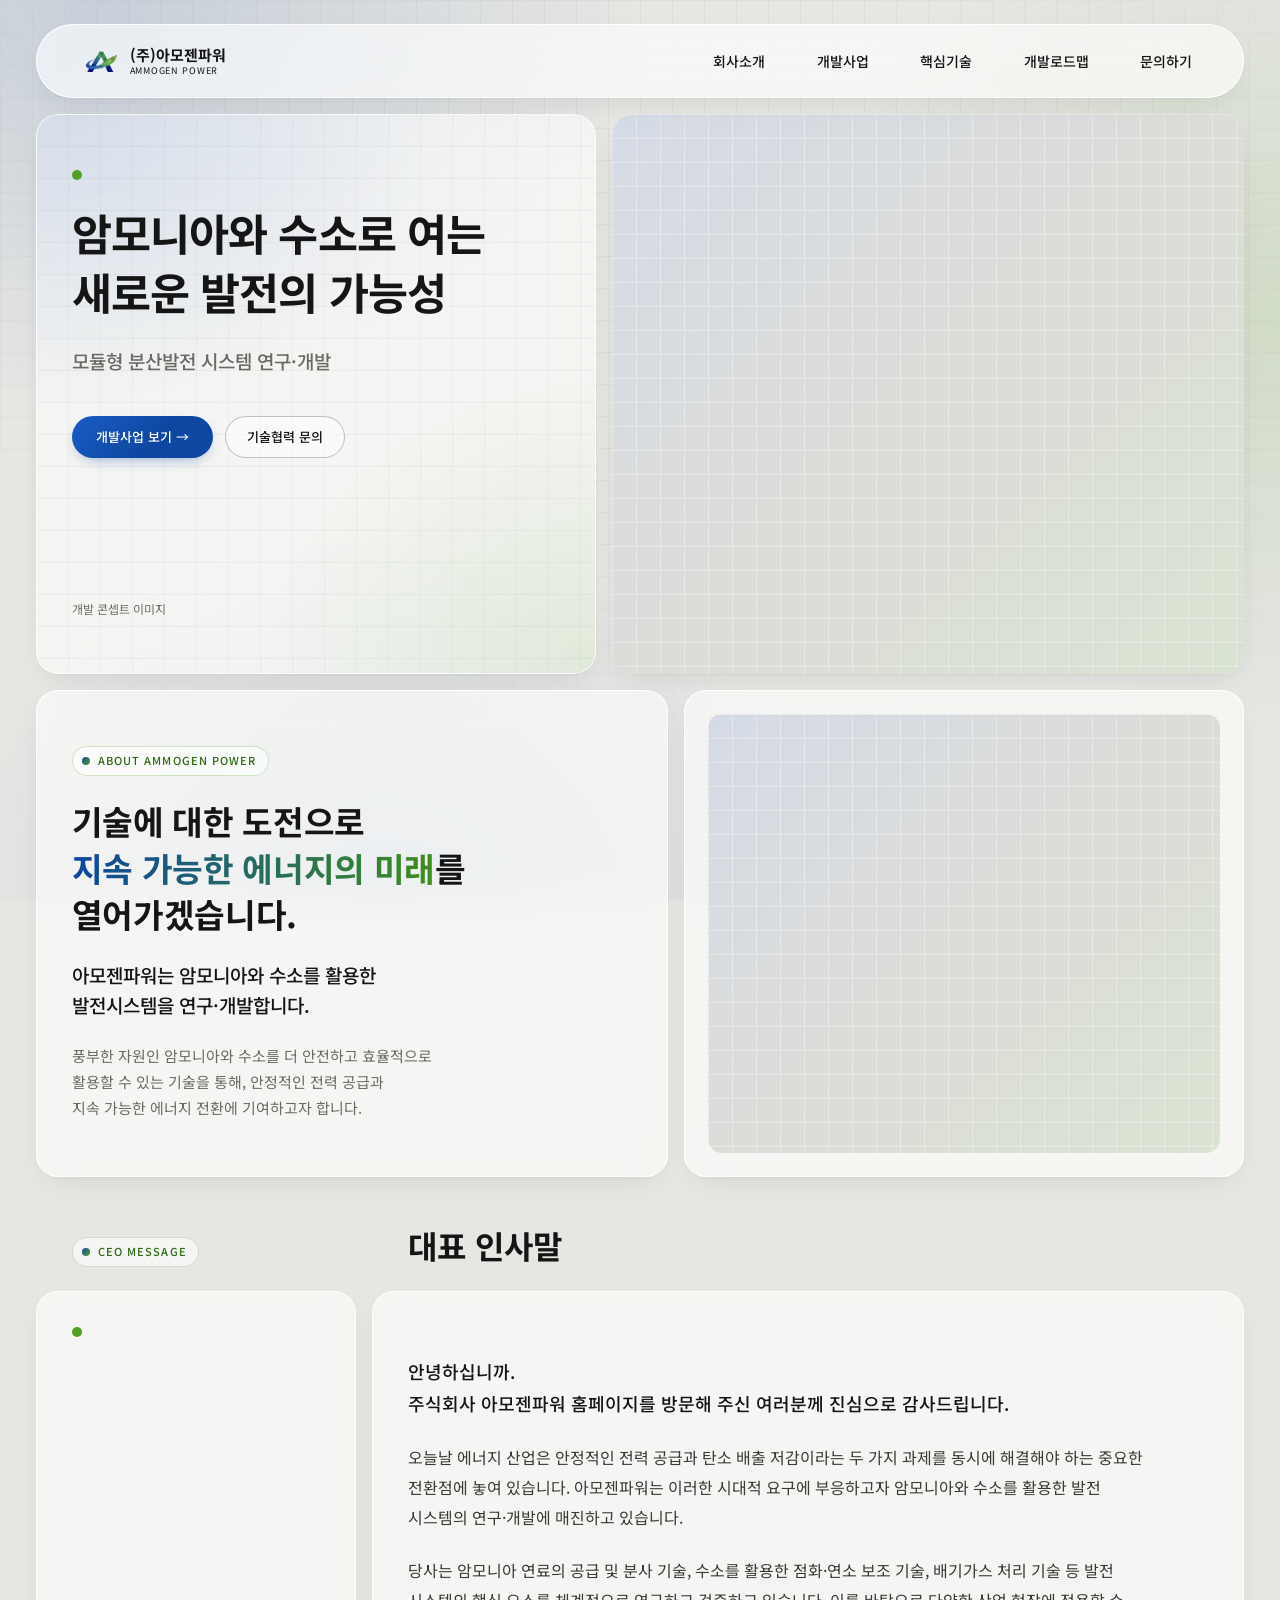
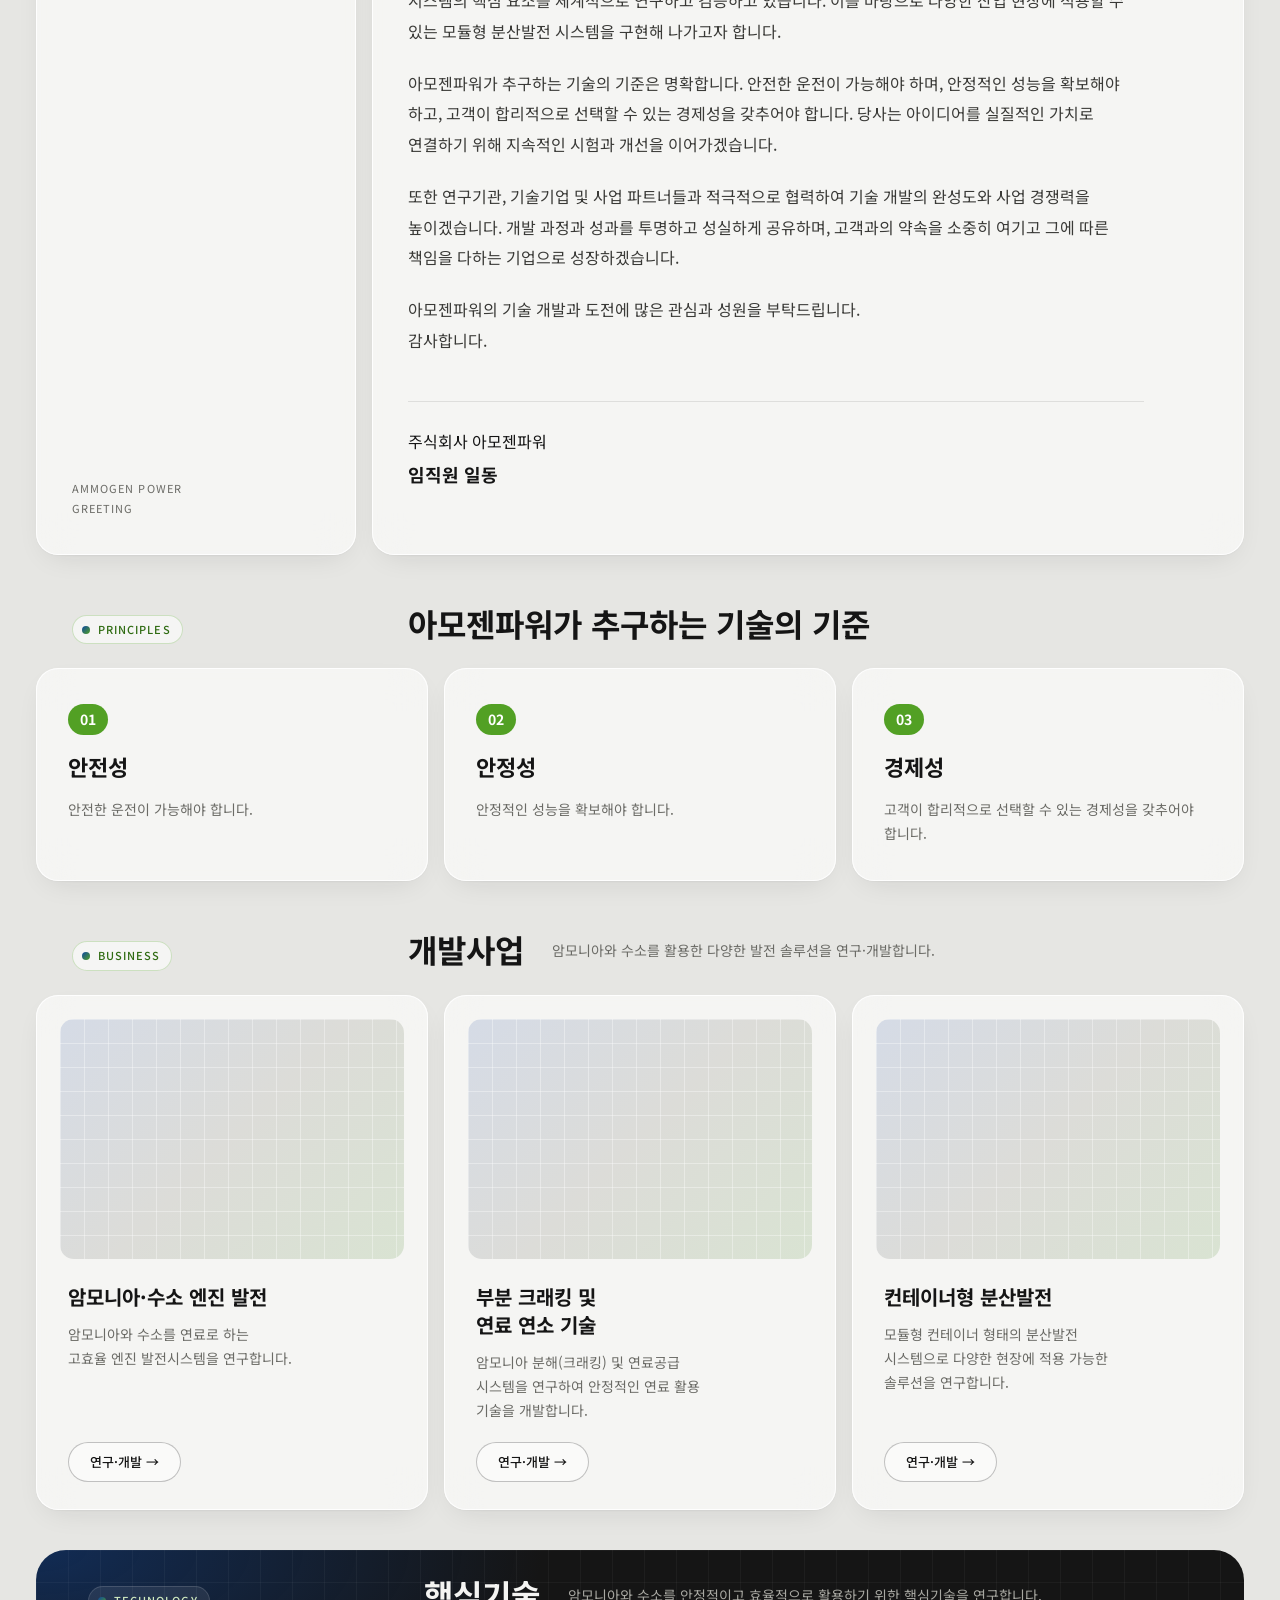
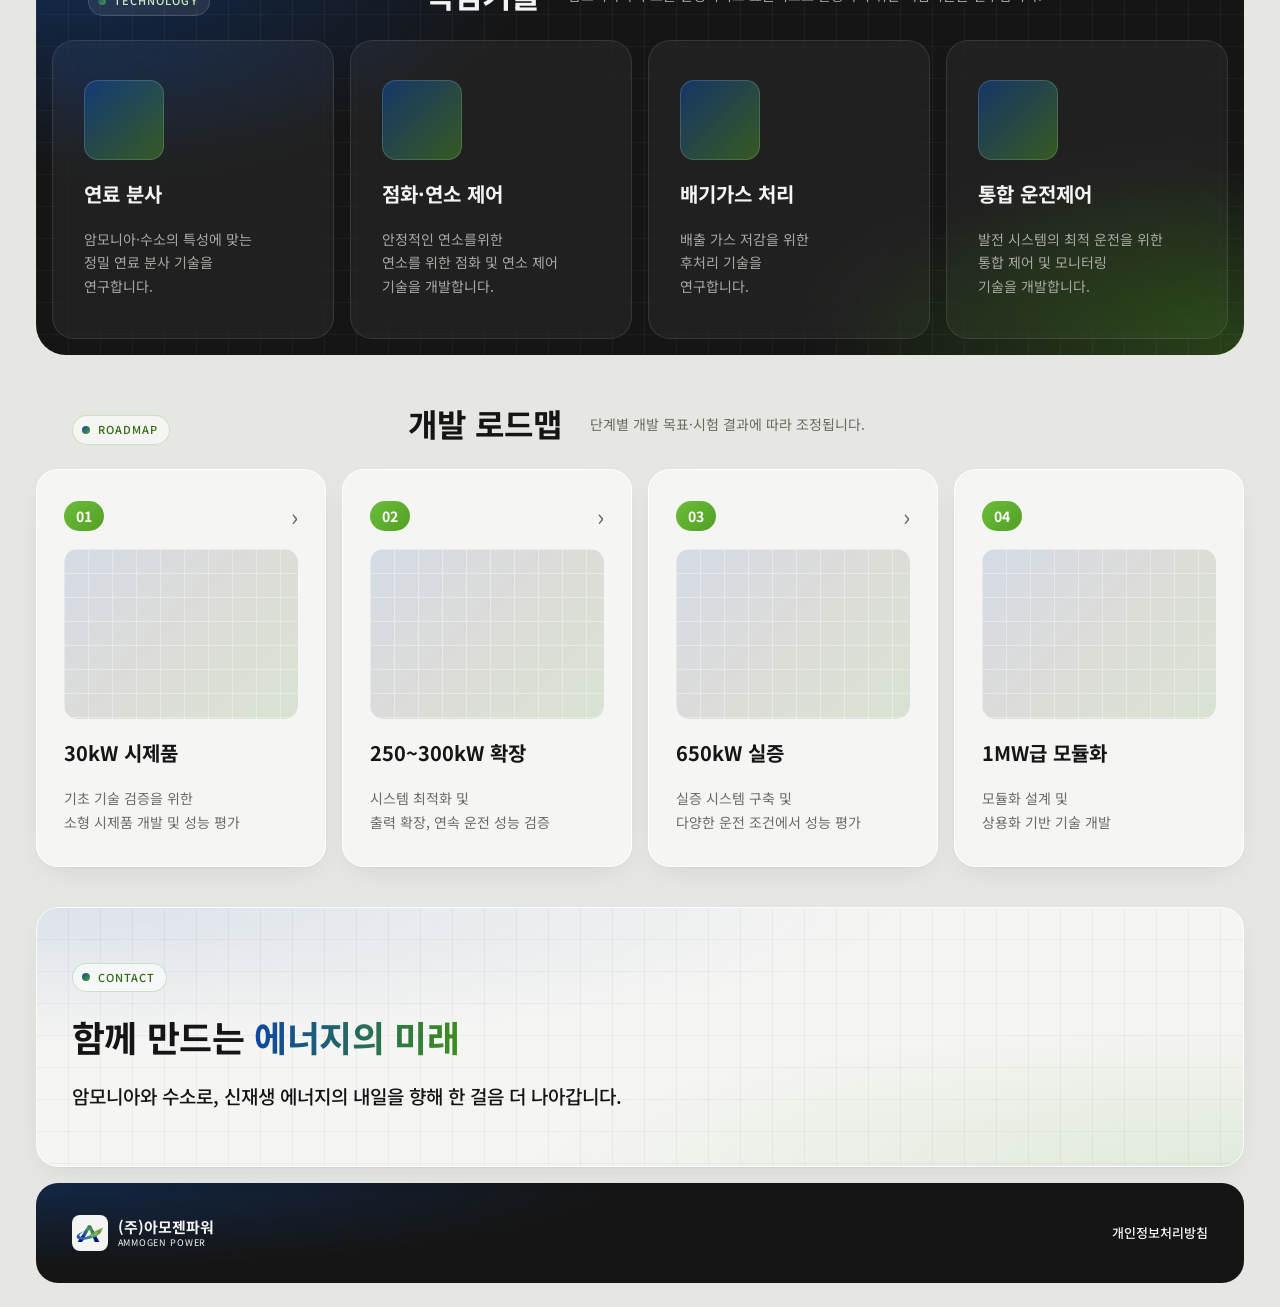
==== index.html @ 50b47c57 "문의 영역 문구를 신재생 에너지 비전 카피로 교체 Co-Authored-By: Claude Opus 5.5 <noreply@anthropic.com> Claude-Session: " ====
<!doctype html>
<html lang="ko">
<head>
  <meta charset="utf-8">
  <meta name="viewport" content="width=device-width, initial-scale=1, viewport-fit=cover">
  <title>(주)아모젠파워 | AMMOGEN POWER</title>
  <meta name="description" content="아모젠파워는 암모니아와 수소를 활용한 모듈형 분산발전 시스템을 연구·개발합니다.">
  <meta property="og:title" content="(주)아모젠파워 | AMMOGEN POWER">
  <meta property="og:description" content="암모니아와 수소로 여는 새로운 발전의 가능성. 모듈형 분산발전 시스템 연구·개발.">
  <meta property="og:type" content="website">
  <link rel="icon" href="assets/favicon.svg" type="image/svg+xml">
  <link rel="preconnect" href="https://fonts.googleapis.com">
  <link rel="preconnect" href="https://fonts.gstatic.com" crossorigin>
  <link rel="stylesheet" href="https://fonts.googleapis.com/css2?family=Noto+Sans+KR:wght@400;500;700&display=swap">
  <link rel="stylesheet" href="assets/styles.css?v=10">
</head>
<body>
<div class="page">
  <div class="grid">

    <!-- Header -->
    <header class="row header">
      <div class="cell header__logo">
        <a class="logo" href="#top" aria-label="(주)아모젠파워 홈">
          <img class="logo__mark" src="assets/images/logo-mark.png" alt="" width="36" height="36">
          <span class="logo__name"><strong>(주)아모젠파워</strong><span>AMMOGEN POWER</span></span>
        </a>
      </div>
      <nav class="cell cell--fill" aria-label="주 메뉴">
        <div class="nav">
          <a href="#about">회사소개</a>
          <a href="#business">개발사업</a>
          <a href="#technology">핵심기술</a>
          <a href="#roadmap">개발로드맵</a>
          <a href="#contact">문의하기</a>
        </div>
      </nav>
    </header>

    <main id="top">
      <!-- Hero -->
      <section class="row hero" aria-labelledby="hero-title">
        <div class="cell hero__text">
          <div class="hero__copy">
            <h1 id="hero-title">암모니아와 수소로 여는<br>새로운 발전의 가능성</h1>
            <p class="hero__sub">모듈형 분산발전 시스템 연구·개발</p>
            <div class="btn-row">
              <a class="btn" href="#business">개발사업 보기 →</a>
              <a class="btn btn--outline" href="#contact">기술협력 문의</a>
            </div>
          </div>
          <p class="caption">개발 콘셉트 이미지</p>
        </div>
        <div class="cell cell--fill cell--flush">
          <div class="media" aria-hidden="true"></div>
        </div>
      </section>

      <!-- About -->
      <section class="row about" id="about" aria-labelledby="about-title">
        <div class="cell cell--fill about__text">
          <span class="label">About Ammogen Power</span>
          <h2 id="about-title">기술에 대한 도전으로<br><span class="accent">지속 가능한 에너지의 미래</span>를 열어가겠습니다.</h2>
          <p class="about__lead">아모젠파워는 암모니아와 수소를 활용한<br>발전시스템을 연구·개발합니다.</p>
          <p class="about__body">풍부한 자원인 암모니아와 수소를 더 안전하고 효율적으로<br>활용할 수 있는 기술을 통해, 안정적인 전력 공급과<br>지속 가능한 에너지 전환에 기여하고자 합니다.</p>
        </div>
        <div class="cell about__image">
          <div class="media" aria-hidden="true"></div>
        </div>
      </section>

      <!-- CEO Greeting -->
      <section id="greeting" aria-labelledby="greeting-title">
        <div class="row section-head">
          <div class="cell"><span class="label">CEO Message</span></div>
          <div class="cell cell--fill section-head__title">
            <h2 id="greeting-title">대표 인사말</h2>
          </div>
        </div>
        <article class="row letter">
          <div class="cell letter__aside">
            <span class="letter__mark" aria-hidden="true"></span>
            <p class="letter__aside-text">AMMOGEN POWER<br>Greeting</p>
          </div>
          <div class="cell cell--fill letter__body">
            <p class="letter__hello">안녕하십니까.<br>주식회사 아모젠파워 홈페이지를 방문해 주신 여러분께 진심으로 감사드립니다.</p>

            <p>오늘날 에너지 산업은 안정적인 전력 공급과 탄소 배출 저감이라는 두 가지 과제를 동시에 해결해야 하는 중요한 전환점에 놓여 있습니다. 아모젠파워는 이러한 시대적 요구에 부응하고자 암모니아와 수소를 활용한 발전 시스템의 연구·개발에 매진하고 있습니다.</p>

            <p>당사는 암모니아 연료의 공급 및 분사 기술, 수소를 활용한 점화·연소 보조 기술, 배기가스 처리 기술 등 발전 시스템의 핵심 요소를 체계적으로 연구하고 검증하고 있습니다. 이를 바탕으로 다양한 산업 현장에 적용할 수 있는 모듈형 분산발전 시스템을 구현해 나가고자 합니다.</p>

            <p>아모젠파워가 추구하는 기술의 기준은 명확합니다. 안전한 운전이 가능해야 하며, 안정적인 성능을 확보해야 하고, 고객이 합리적으로 선택할 수 있는 경제성을 갖추어야 합니다. 당사는 아이디어를 실질적인 가치로 연결하기 위해 지속적인 시험과 개선을 이어가겠습니다.</p>

            <p>또한 연구기관, 기술기업 및 사업 파트너들과 적극적으로 협력하여 기술 개발의 완성도와 사업 경쟁력을 높이겠습니다. 개발 과정과 성과를 투명하고 성실하게 공유하며, 고객과의 약속을 소중히 여기고 그에 따른 책임을 다하는 기업으로 성장하겠습니다.</p>

            <p>아모젠파워의 기술 개발과 도전에 많은 관심과 성원을 부탁드립니다.<br>감사합니다.</p>

            <p class="letter__sign">주식회사 아모젠파워<br><strong>임직원 일동</strong></p>
          </div>
        </article>
        <div class="row section-head">
          <div class="cell"><span class="label">Principles</span></div>
          <div class="cell cell--fill section-head__title">
            <h3>아모젠파워가 추구하는 기술의 기준</h3>
          </div>
        </div>
        <ol class="row row--principles">
          <li class="cell cell--fill principle">
            <span class="step__num">01</span>
            <h4>안전성</h4>
            <p>안전한 운전이 가능해야 합니다.</p>
          </li>
          <li class="cell cell--fill principle">
            <span class="step__num">02</span>
            <h4>안정성</h4>
            <p>안정적인 성능을 확보해야 합니다.</p>
          </li>
          <li class="cell cell--fill principle">
            <span class="step__num">03</span>
            <h4>경제성</h4>
            <p>고객이 합리적으로 선택할 수 있는 경제성을 갖추어야 합니다.</p>
          </li>
        </ol>
      </section>

      <!-- Business -->
      <section id="business" aria-labelledby="business-title">
        <div class="row section-head">
          <div class="cell"><span class="label">Business</span></div>
          <div class="cell cell--fill section-head__title">
            <h2 id="business-title">개발사업</h2>
            <p>암모니아와 수소를 활용한 다양한 발전 솔루션을 연구·개발합니다.</p>
          </div>
        </div>
        <div class="row row--cards">
          <article class="cell cell--fill card">
            <div class="media card__img" aria-hidden="true"></div>
            <div class="card__body">
              <h3>암모니아·수소 엔진 발전</h3>
              <p>암모니아와 수소를 연료로 하는<br>고효율 엔진 발전시스템을 연구합니다.</p>
              <a class="btn btn--outline" role="link" aria-disabled="true">연구·개발 →</a>
            </div>
          </article>
          <article class="cell cell--fill card">
            <div class="media card__img" aria-hidden="true"></div>
            <div class="card__body">
              <h3>부분 크래킹 및<br>연료 연소 기술</h3>
              <p>암모니아 분해(크래킹) 및 연료공급<br>시스템을 연구하여 안정적인 연료 활용<br>기술을 개발합니다.</p>
              <a class="btn btn--outline" role="link" aria-disabled="true">연구·개발 →</a>
            </div>
          </article>
          <article class="cell cell--fill card">
            <div class="media card__img" aria-hidden="true"></div>
            <div class="card__body">
              <h3>컨테이너형 분산발전</h3>
              <p>모듈형 컨테이너 형태의 분산발전<br>시스템으로 다양한 현장에 적용 가능한<br>솔루션을 연구합니다.</p>
              <a class="btn btn--outline" role="link" aria-disabled="true">연구·개발 →</a>
            </div>
          </article>
        </div>
      </section>

      <!-- Technology -->
      <section id="technology" aria-labelledby="technology-title">
        <div class="row section-head dark">
          <div class="cell"><span class="label">Technology</span></div>
          <div class="cell cell--fill section-head__title">
            <h2 id="technology-title">핵심기술</h2>
            <p>암모니아와 수소를 안정적이고 효율적으로 활용하기 위한 핵심기술을 연구합니다.</p>
          </div>
        </div>
        <div class="row row--tech dark">
          <div class="cell cell--fill tech">
            <span class="tech__icon" aria-hidden="true"></span>
            <h3>연료 분사</h3>
            <p>암모니아·수소의 특성에 맞는<br>정밀 연료 분사 기술을<br>연구합니다.</p>
          </div>
          <div class="cell cell--fill tech">
            <span class="tech__icon" aria-hidden="true"></span>
            <h3>점화·연소 제어</h3>
            <p>안정적인 연소를위한<br>연소를 위한 점화 및 연소 제어<br>기술을 개발합니다.</p>
          </div>
          <div class="cell cell--fill tech">
            <span class="tech__icon" aria-hidden="true"></span>
            <h3>배기가스 처리</h3>
            <p>배출 가스 저감을 위한<br>후처리 기술을<br>연구합니다.</p>
          </div>
          <div class="cell cell--fill tech">
            <span class="tech__icon" aria-hidden="true"></span>
            <h3>통합 운전제어</h3>
            <p>발전 시스템의 최적 운전을 위한<br>통합 제어 및 모니터링<br>기술을 개발합니다.</p>
          </div>
        </div>
      </section>

      <!-- Roadmap -->
      <section id="roadmap" aria-labelledby="roadmap-title">
        <div class="row section-head">
          <div class="cell"><span class="label">Roadmap</span></div>
          <div class="cell cell--fill section-head__title">
            <h2 id="roadmap-title">개발 로드맵</h2>
            <p>단계별 개발 목표·시험 결과에 따라 조정됩니다.</p>
          </div>
        </div>
        <ol class="row row--steps" style="list-style:none;margin:0;padding:0">
          <li class="cell cell--fill step">
            <div class="step__head"><span class="step__num">01</span><span class="step__arrow" aria-hidden="true">›</span></div>
            <div class="media step__img" aria-hidden="true"></div>
            <h3>30kW 시제품</h3>
            <p>기초 기술 검증을 위한<br>소형 시제품 개발 및 성능 평가</p>
          </li>
          <li class="cell cell--fill step">
            <div class="step__head"><span class="step__num">02</span><span class="step__arrow" aria-hidden="true">›</span></div>
            <div class="media step__img" aria-hidden="true"></div>
            <h3>250~300kW 확장</h3>
            <p>시스템 최적화 및<br>출력 확장, 연속 운전 성능 검증</p>
          </li>
          <li class="cell cell--fill step">
            <div class="step__head"><span class="step__num">03</span><span class="step__arrow" aria-hidden="true">›</span></div>
            <div class="media step__img" aria-hidden="true"></div>
            <h3>650kW 실증</h3>
            <p>실증 시스템 구축 및<br>다양한 운전 조건에서 성능 평가</p>
          </li>
          <li class="cell cell--fill step">
            <div class="step__head"><span class="step__num">04</span></div>
            <div class="media step__img" aria-hidden="true"></div>
            <h3>1MW급 모듈화</h3>
            <p>모듈화 설계 및<br>상용화 기반 기술 개발</p>
          </li>
        </ol>
      </section>

      <!-- Contact -->
      <section class="row contact" id="contact" aria-labelledby="contact-title">
        <div class="cell cell--fill contact__text">
          <span class="label">Contact</span>
          <h2 id="contact-title">함께 만드는 <span class="accent">에너지의 미래</span></h2>
          <p class="contact__sub">암모니아와 수소로, 신재생 에너지의 내일을 향해 한 걸음 더 나아갑니다.</p>
        </div>
      </section>
    </main>

    <!-- Footer -->
    <footer class="row footer">
      <div class="cell cell--fill">
        <span class="logo">
          <img class="logo__mark" src="assets/images/logo-mark.png" alt="" width="36" height="36">
          <span class="logo__name"><strong>(주)아모젠파워</strong><span>AMMOGEN POWER</span></span>
        </span>
      </div>
      <div class="cell footer__links">
        <a href="privacy.html">개인정보처리방침</a>
      </div>
    </footer>

  </div>
</div>
</body>
</html>
---- assets/styles.css ----
/* AMMOGEN POWER — grid-line layout: a bordered column of rows, each row split into cells by 1px lines */
:root {
  --bg: #e6e6e3;
  --surface: #f4f4f2;
  --line: #c2c2bd;
  --ink: #151515;
  --muted: #6b6b66;
  /* 테마 색: 로고의 파랑과 초록 */
  --brand-blue: #0d47a1;
  --brand-green: #52a024;
  --brand-gradient: linear-gradient(90deg, var(--brand-blue), #3e8e1e);
  --accent: var(--brand-blue);
  --accent-2: var(--brand-green);
  --dark: #151515;
  --dark-line: #3a3a37;
  --dark-muted: #a8a8a2;
  --ph: #d8d8d4;

  --font-kr: "Noto Sans KR", "Apple SD Gothic Neo", "Malgun Gothic", system-ui, sans-serif;
  --font-mono: var(--font-kr);
  --font-display: var(--font-kr);

  --gutter: clamp(16px, 2.8vw, 40px);
  --cell-pad: clamp(24px, 2.8vw, 40px);
}

*, *::before, *::after { box-sizing: border-box; }
html { -webkit-text-size-adjust: 100%; }
@media (prefers-reduced-motion: no-preference) { html { scroll-behavior: smooth; } }
body {
  margin: 0;
  background: var(--bg);
  color: var(--ink);
  font-family: var(--font-kr);
  font-size: 15px;
  line-height: 1.6;
  word-break: keep-all;
}
img { max-width: 100%; display: block; }
a { color: inherit; }
h1, h2, h3, h4, p { margin: 0; }
:focus-visible { outline: 2px solid var(--accent); outline-offset: 3px; }

.page {
  padding: 24px max(var(--gutter), env(safe-area-inset-right, 0px)) 0 max(var(--gutter), env(safe-area-inset-left, 0px));
}
.grid {
  max-width: 1360px;
  margin: 0 auto;
  border: 1px solid var(--line);
  border-bottom: 0;
}

/* rows & cells */
.row { display: flex; border-bottom: 1px solid var(--line); }
.cell { padding: var(--cell-pad); min-width: 0; display: flex; flex-direction: column; gap: 16px; }
.cell + .cell { border-left: 1px solid var(--line); }
.cell--fill { flex: 1 1 0; }
.cell--flush { padding: 0; }
section[id] { scroll-margin-top: 16px; }

/* shared bits */
.label { display: inline-flex; align-items: center; gap: 12px; font-family: var(--font-mono); font-size: 11px; letter-spacing: .1em; text-transform: uppercase; }
.label::before { content: ""; width: 8px; height: 8px; background: var(--accent-2); flex: none; }
.accent { color: var(--accent); }
@supports ((-webkit-background-clip: text) or (background-clip: text)) {
  .accent { background: var(--brand-gradient); -webkit-background-clip: text; background-clip: text; color: transparent; }
}
.muted { color: var(--muted); }

.btn {
  display: inline-flex; align-items: center; gap: 6px;
  padding: 13px 22px;
  font: 500 13px/1.2 var(--font-kr);
  text-decoration: none; color: #fff;
  background: var(--accent);
  clip-path: polygon(0 0, 100% 0, 100% calc(100% - 10px), calc(100% - 10px) 100%, 0 100%);
  transition: filter .15s;
}
.btn:hover { filter: brightness(1.18); }
.btn--outline { color: var(--ink); background: transparent; clip-path: none; box-shadow: inset 0 0 0 1px currentColor; padding: 11px 20px; }
.btn--outline:hover { background: var(--ink); color: var(--bg); filter: none; }
.btn[aria-disabled="true"] { cursor: default; }
.btn-row { display: flex; flex-wrap: wrap; gap: 12px; }

/* image placeholder with crop marks */
.ph {
  --m: var(--muted);
  position: relative; display: flex; align-items: center; justify-content: center; text-align: center;
  padding: 24px; min-height: 160px; flex: 1;
  background:
    linear-gradient(var(--m), var(--m)) left 10px top 10px / 12px 1.5px no-repeat,
    linear-gradient(var(--m), var(--m)) left 10px top 10px / 1.5px 12px no-repeat,
    linear-gradient(var(--m), var(--m)) right 10px top 10px / 12px 1.5px no-repeat,
    linear-gradient(var(--m), var(--m)) right 10px top 10px / 1.5px 12px no-repeat,
    linear-gradient(var(--m), var(--m)) left 10px bottom 10px / 12px 1.5px no-repeat,
    linear-gradient(var(--m), var(--m)) left 10px bottom 10px / 1.5px 12px no-repeat,
    linear-gradient(var(--m), var(--m)) right 10px bottom 10px / 12px 1.5px no-repeat,
    linear-gradient(var(--m), var(--m)) right 10px bottom 10px / 1.5px 12px no-repeat,
    var(--ph);
  color: var(--muted); font-size: 12px; letter-spacing: .02em;
}

/* image slots — empty boxes for now; put an <img class="media ..."> back in the same place to show a photo */
.media { display: block; width: 100%; height: 100%; min-height: 160px; object-fit: cover; background: var(--ph); }
.cell > .media { flex: 1 1 auto; height: auto; }
.card .card__img { flex: none; height: 240px; }
.step .step__img { flex: none; height: 170px; object-fit: contain; }
img.step__img { background: #fff; padding: 8px; }

/* logo */
.logo { display: inline-flex; align-items: center; gap: 10px; text-decoration: none; }
.logo__mark { width: 36px; height: 36px; object-fit: contain; flex: none; }
.logo__name { display: flex; flex-direction: column; line-height: 1.25; }
.logo__name strong { font-size: 15px; }
.logo__name span { font-family: var(--font-mono); font-size: 9px; letter-spacing: .08em; }

/* header */
.header .cell { justify-content: center; padding-block: 18px; }
.header__logo { flex: 0 0 320px; }
.nav { display: flex; justify-content: flex-end; gap: clamp(20px, 3.4vw, 48px); }
.nav a { text-decoration: none; font-weight: 500; font-size: 14px; white-space: nowrap; }
.nav a:hover { color: var(--accent); }

/* hero */
.hero { min-height: 560px; }
.hero__text { flex: 0 0 560px; justify-content: space-between; padding-block: 56px; }
.hero__copy { display: flex; flex-direction: column; gap: 24px; }
.hero__copy::before { content: ""; width: 10px; height: 10px; background: var(--accent-2); }
.hero h1 { font-size: clamp(32px, 3.4vw, 46px); line-height: 1.35; letter-spacing: -.02em; font-weight: 700; }
.hero__sub { font-size: 19px; font-weight: 500; color: var(--muted); }
.hero .btn-row { padding-top: 16px; }
.caption { font-size: 12px; color: var(--muted); }

/* about */
.about__text { padding-block: 56px; gap: 22px; }
.about h2 { font-size: clamp(26px, 2.6vw, 34px); line-height: 1.4; letter-spacing: -.01em; }
.about__lead { font-size: 19px; font-weight: 500; line-height: 1.6; }
.about__body { line-height: 1.75; color: var(--muted); }
.text-link { font-weight: 700; font-size: 14px; text-decoration: underline; text-underline-offset: 4px; }
.about__image { flex: 0 0 560px; padding: 24px; }

/* section heads */
.section-head .cell:first-child { flex: 0 0 320px; padding-block: 32px; }
.section-head__title { flex-direction: row; align-items: center; flex-wrap: wrap; gap: 8px 28px; padding-block: 26px; }
.section-head h2, .section-head h3 { font-size: 32px; line-height: 1.3; }
.section-head p { font-size: 14px; color: var(--muted); }

/* business cards */
.card { padding: 24px; gap: 20px; }
.card .ph { flex: none; height: 240px; }
.card__body { display: flex; flex-direction: column; gap: 12px; padding: 4px 8px; flex: 1; }
.card h3 { font-size: 20px; line-height: 1.4; }
.card p { font-size: 14px; line-height: 1.7; color: var(--muted); }
.card .btn { align-self: flex-start; margin-top: auto; }
.card__body p { margin-bottom: 8px; }

/* technology (dark band) */
.dark { background: var(--dark); color: #f4f4f2; border-bottom-color: var(--dark-line); }
.dark .cell + .cell { border-left-color: var(--dark-line); }
.dark .section-head p, .dark p { color: var(--dark-muted); }
.tech { padding: 40px 32px; gap: 18px; }
.tech__icon { display: block; width: 80px; height: 80px; flex: none; }
span.tech__icon { background: var(--dark-line); }
.tech h3 { font-size: 20px; }
.tech p { font-size: 14px; line-height: 1.7; }

/* roadmap */
.step { padding: 32px 28px; gap: 18px; }
.step__head { display: flex; justify-content: space-between; align-items: center; }
.step__num { font-family: var(--font-display); font-weight: 700; font-size: 16px; background: var(--accent-2); color: var(--ink); padding: 4px 10px; }
.step__arrow { font-family: var(--font-mono); font-size: 24px; color: var(--muted); line-height: 1; }
.step .ph { flex: none; height: 170px; }
.step h3 { font-size: 20px; }
.step p { font-size: 14px; line-height: 1.7; color: var(--muted); }

/* contact */
.contact__text { padding-block: 56px; gap: 20px; }
.contact h2 { font-size: clamp(28px, 2.8vw, 36px); letter-spacing: -.01em; line-height: 1.35; }
.contact__sub { font-size: 19px; font-weight: 500; }

/* footer */
.footer { background: var(--dark); color: #f4f4f2; border-bottom: 1px solid var(--dark-line); }
.footer .cell + .cell { border-left-color: var(--dark-line); }
.footer .cell { justify-content: center; padding-block: 32px; }
.footer .logo__mark { background: #f4f4f2; padding: 3px; }
.footer__links { flex: 0 0 280px; align-items: flex-end; }
.footer__links a { font-size: 13px; font-weight: 500; text-decoration: none; }
.footer__links a:hover { color: var(--accent-2); }
.footer__copy { font-family: var(--font-mono); font-size: 11px; color: var(--dark-muted); }

/* CEO greeting (inside index.html) */
.page-title { font-size: 32px; line-height: 1.3; }
.section-head__title p a { text-decoration: none; }
.section-head__title p a:hover { color: var(--accent); }
.nav a[aria-current="page"] { color: var(--accent); }
.letter__aside { flex: 0 0 320px; justify-content: space-between; }
.letter__mark { width: 10px; height: 10px; background: var(--accent-2); }
.letter__aside-text { font-family: var(--font-mono); font-size: 11px; letter-spacing: .1em; text-transform: uppercase; color: var(--muted); line-height: 1.8; }
.letter__body { padding-block: 64px; gap: 22px; max-width: none; }
.letter__body > * { max-width: 46em; }
.letter__body p { font-size: 16px; line-height: 1.9; color: #3a3a37; }
.letter__body .letter__hello { font-size: 18px; font-weight: 500; color: var(--ink); line-height: 1.8; }
.letter__sign { margin-top: 24px; padding-top: 24px; border-top: 1px solid var(--line); color: var(--ink) !important; }
.letter__sign strong { font-size: 18px; }
.row--principles { list-style: none; margin: 0; padding: 0; }
.principle { padding: 36px 32px; gap: 14px; }
.principle .step__num { align-self: flex-start; }
.principle h4 { font-size: 22px; }
.principle p { font-size: 14px; line-height: 1.7; color: var(--muted); }
.back { padding-block: 28px; align-items: flex-start; }
.back--right { flex: 0 0 320px; align-items: flex-end; }
@media (max-width: 760px) {
  .letter__aside { display: none; }
  .letter__body { padding-block: 40px; border-top: 0 !important; }
  .back--right { align-items: flex-start; }
}

/* privacy page */
.doc { max-width: 760px; padding-block: 56px; }
.doc h1 { font-size: 32px; margin-bottom: 8px; }
.doc h2 { font-size: 18px; margin-top: 32px; margin-bottom: 8px; }
.doc p, .doc li { color: var(--muted); line-height: 1.8; }

/* ---------- responsive ---------- */
@media (max-width: 1100px) {
  .hero__text, .about__image { flex-basis: 46%; }
  .header__logo, .section-head .cell:first-child { flex-basis: 240px; }
  .row--cards, .row--steps, .row--tech { flex-wrap: wrap; }
  .row--cards > .cell, .row--steps > .cell, .row--tech > .cell { flex: 1 1 50%; }
  .row--steps > .cell:nth-child(n+3), .row--tech > .cell:nth-child(n+3) { border-top: 1px solid var(--line); }
  .row--tech > .cell:nth-child(n+3) { border-top-color: var(--dark-line); }
  .row--steps > .cell:nth-child(3), .row--tech > .cell:nth-child(3) { border-left: 0; }
  .row--cards > .cell:nth-child(3) { flex-basis: 100%; border-left: 0; border-top: 1px solid var(--line); }
  .step__arrow { display: none; }
}
@media (max-width: 760px) {
  .row { flex-direction: column; }
  .row > .cell { flex: 1 1 auto !important; }
  .cell + .cell { border-left: 0 !important; border-top: 1px solid var(--line) !important; }
  .dark .cell + .cell { border-top-color: var(--dark-line) !important; }
  .footer .cell + .cell { border-top-color: var(--dark-line) !important; }
  .header .cell { padding-block: 14px; }
  .nav { justify-content: flex-start; overflow-x: auto; gap: 24px; padding-bottom: 2px; }
  .hero { min-height: 0; }
  .hero .media { min-height: 260px; }
  .about__image .media { min-height: 260px; }
  .section-head .cell:first-child { padding-block: 20px; }
  .section-head__title { padding-top: 20px; }
  .section-head h2, .section-head h3 { font-size: 26px; }
  .footer__links { align-items: flex-start; }
}

/* ==========================================================================
   Soft UI layer (2026-11): same colors, same order of sections.
   Grid lines become separate rounded panels with gaps and soft shadows,
   buttons and badges become pills.
   ========================================================================== */
:root {
  --card: #fbfbf9;
  --radius: 22px;
  --radius-sm: 14px;
  --gap: 16px;
  --shadow: 0 1px 2px rgba(21, 21, 21, .04), 0 10px 30px -12px rgba(21, 21, 21, .12);
  --shadow-hover: 0 2px 4px rgba(21, 21, 21, .05), 0 18px 40px -14px rgba(21, 21, 21, .2);
}

.page { padding-bottom: 24px; }
.grid { border: 0; display: flex; flex-direction: column; gap: var(--gap); }
main, main > section:not(.row) { display: flex; flex-direction: column; gap: var(--gap); }

.row { border: 0; gap: var(--gap); }
.cell { background: var(--card); border-radius: var(--radius); box-shadow: var(--shadow); }
.cell + .cell { border-left: 0; }
.cell--flush { overflow: hidden; }

/* header: one floating bar */
.header { background: var(--card); border-radius: 999px; box-shadow: var(--shadow); gap: 0; padding-inline: 12px; }
.header .cell { background: none; box-shadow: none; border-radius: 0; }
.nav a { padding: 8px 4px; border-radius: 999px; transition: color .15s; }

/* section heads sit on the page, not in panels */
.section-head { align-items: flex-end; margin-top: 24px; }
.section-head .cell { background: none; box-shadow: none; }
.section-head .cell:first-child { padding-block: 8px; }
.section-head__title { padding-block: 8px; }

/* shared bits */
.label { padding: 6px 12px 6px 10px; border-radius: 999px; background: rgba(82, 160, 36, .1); color: #2f6b12; font-weight: 500; gap: 8px; align-self: flex-start; }
.label::before { border-radius: 50%; }
.btn { clip-path: none; border-radius: 999px; padding: 13px 24px; box-shadow: 0 6px 16px -8px rgba(13, 71, 161, .6); transition: filter .15s, transform .15s; }
.btn:hover { transform: translateY(-1px); }
.btn--outline { box-shadow: inset 0 0 0 1px rgba(21, 21, 21, .25); padding: 12px 22px; }
.btn--outline:hover { box-shadow: inset 0 0 0 1px var(--ink); transform: none; }
.btn[aria-disabled="true"]:hover { transform: none; }

.media, .ph { border-radius: var(--radius-sm); }
.cell--flush > .media { border-radius: 0; }
.hero__copy::before, .letter__mark { border-radius: 50%; }
.step__num { border-radius: 999px; padding: 4px 12px; font-size: 14px; color: #fff; }
.principle .step__num { background: var(--accent-2); }

/* cards lift a little on hover */
.card, .step, .principle { transition: box-shadow .2s, transform .2s; }
@media (hover: hover) {
  .card:hover, .step:hover, .principle:hover { box-shadow: var(--shadow-hover); transform: translateY(-2px); }
}

/* technology: one dark rounded panel holding lighter dark cards */
#technology { background: var(--dark); border-radius: calc(var(--radius) + 8px); padding: var(--gap); margin-top: 24px; }
#technology .section-head { margin-top: 0; }
.dark { background: none; }
.dark .cell { background: #1f1f1d; box-shadow: inset 0 0 0 1px var(--dark-line); }
.dark.section-head .cell { background: none; box-shadow: none; }
.dark .label { background: rgba(82, 160, 36, .18); color: #9bd47a; }
span.tech__icon { border-radius: var(--radius-sm); }

/* contact */
.contact { margin-top: 24px; }

/* footer: dark rounded panel */
.footer { background: var(--dark); border: 0; border-radius: var(--radius); gap: 0; }
.footer .cell { background: none; box-shadow: none; }
.footer .logo__mark { border-radius: 8px; }

/* letter */
.letter__sign { border-top-color: rgba(21, 21, 21, .1); }

/* responsive: gaps instead of lines */
@media (max-width: 1100px) {
  .row--cards > .cell, .row--steps > .cell, .row--tech > .cell { flex: 1 1 calc(50% - var(--gap)); border-top: 0 !important; }
  .row--cards > .cell:nth-child(3) { flex-basis: 100%; }
}
@media (max-width: 760px) {
  :root { --gap: 12px; --radius: 18px; }
  .cell + .cell { border-top: 0 !important; }
  .header { border-radius: var(--radius); padding-inline: 0; }
  .header .cell + .cell { padding-top: 0; }
  .section-head { margin-top: 12px; align-items: stretch; }
  .section-head .cell + .cell { padding-top: 0; }
  #technology { margin-top: 12px; padding: 10px; }
  .footer .cell + .cell { padding-top: 0; }
}

/* ==========================================================================
   Glass layer (2026-11): soft brand-color gradients, a faint square pattern,
   frosted-glass panels. Colors stay the logo blue and green.
   ========================================================================== */
:root {
  --glass: rgba(255, 255, 255, .58);
  --glass-strong: rgba(255, 255, 255, .78);
  --glass-edge: rgba(255, 255, 255, .85);
  --glass-blur: blur(18px) saturate(150%);
  --pattern-line: rgba(21, 21, 21, .045);
  --pattern-size: 32px;
  --tint-blue: rgba(13, 71, 161, .14);
  --tint-green: rgba(82, 160, 36, .14);
}

/* page background: grey base, two soft color glows, faint squares that fade out */
body { background-color: var(--bg); position: relative; isolation: isolate; }
body::before, body::after { content: ""; position: fixed; inset: 0; z-index: -1; pointer-events: none; }
body::before {
  background:
    radial-gradient(60vmax 45vmax at 8% 0%, var(--tint-blue), transparent 70%),
    radial-gradient(55vmax 45vmax at 100% 35%, var(--tint-green), transparent 70%),
    radial-gradient(50vmax 40vmax at 30% 100%, rgba(13, 71, 161, .08), transparent 70%);
}
body::after {
  background-image:
    linear-gradient(var(--pattern-line) 1px, transparent 1px),
    linear-gradient(90deg, var(--pattern-line) 1px, transparent 1px);
  background-size: var(--pattern-size) var(--pattern-size);
  -webkit-mask-image: radial-gradient(ellipse 90% 70% at 50% 30%, #000 30%, transparent 85%);
  mask-image: radial-gradient(ellipse 90% 70% at 50% 30%, #000 30%, transparent 85%);
}

/* frosted panels */
.cell {
  background: var(--glass);
  -webkit-backdrop-filter: var(--glass-blur);
  backdrop-filter: var(--glass-blur);
  box-shadow: inset 0 0 0 1px var(--glass-edge), var(--shadow);
}
.section-head .cell, .header .cell, .footer .cell { -webkit-backdrop-filter: none; backdrop-filter: none; }
@supports not ((backdrop-filter: blur(1px)) or (-webkit-backdrop-filter: blur(1px))) {
  .cell { background: var(--glass-strong); }
}

/* header: frosted bar that stays at the top while scrolling */
.header {
  position: sticky; top: 12px; z-index: 20;
  background: rgba(255, 255, 255, .62);
  -webkit-backdrop-filter: var(--glass-blur);
  backdrop-filter: var(--glass-blur);
  box-shadow: inset 0 0 0 1px var(--glass-edge), var(--shadow);
}
section[id] { scroll-margin-top: 96px; }

/* hero and contact get a soft blue→green wash with the square pattern */
.hero__text, .contact__text {
  background:
    linear-gradient(var(--pattern-line) 1px, transparent 1px) 0 0 / var(--pattern-size) var(--pattern-size),
    linear-gradient(90deg, var(--pattern-line) 1px, transparent 1px) 0 0 / var(--pattern-size) var(--pattern-size),
    radial-gradient(120% 90% at 0% 0%, rgba(13, 71, 161, .10), transparent 60%),
    radial-gradient(100% 90% at 100% 100%, rgba(82, 160, 36, .12), transparent 60%),
    var(--glass);
}

/* empty image slots: gentle gradient instead of flat grey */
.media {
  background:
    linear-gradient(rgba(255, 255, 255, .35) 1px, transparent 1px) 0 0 / 24px 24px,
    linear-gradient(90deg, rgba(255, 255, 255, .35) 1px, transparent 1px) 0 0 / 24px 24px,
    linear-gradient(135deg, #d5dbe6 0%, #dcdcd8 50%, #d9e3d2 100%);
}

/* buttons and badges: subtle gradients in the same colors */
.btn:not(.btn--outline) { background: linear-gradient(135deg, #1a5cc4 0%, var(--brand-blue) 60%); }
.btn--outline { background: rgba(255, 255, 255, .5); }
.btn--outline:hover { background: var(--ink); }
.step__num { background: linear-gradient(135deg, #6cbd3a, var(--brand-green)); }
.label { background: rgba(255, 255, 255, .6); box-shadow: inset 0 0 0 1px rgba(82, 160, 36, .25); }
.label::before { background: linear-gradient(135deg, var(--brand-blue), var(--brand-green)); }

/* technology: dark panel with color glows, squares and glass cards */
#technology {
  background:
    linear-gradient(rgba(255, 255, 255, .04) 1px, transparent 1px) 0 0 / var(--pattern-size) var(--pattern-size),
    linear-gradient(90deg, rgba(255, 255, 255, .04) 1px, transparent 1px) 0 0 / var(--pattern-size) var(--pattern-size),
    radial-gradient(70% 90% at 0% 0%, rgba(13, 71, 161, .45), transparent 60%),
    radial-gradient(60% 80% at 100% 100%, rgba(82, 160, 36, .32), transparent 60%),
    var(--dark);
}
.dark .cell {
  background: rgba(255, 255, 255, .05);
  box-shadow: inset 0 0 0 1px rgba(255, 255, 255, .1);
}
.dark.section-head .cell { background: none; box-shadow: none; }
span.tech__icon { background: linear-gradient(135deg, rgba(13, 71, 161, .55), rgba(82, 160, 36, .45)); box-shadow: inset 0 0 0 1px rgba(255, 255, 255, .15); }
.dark .label { background: rgba(255, 255, 255, .08); box-shadow: inset 0 0 0 1px rgba(255, 255, 255, .14); color: #cfe9bf; }

/* footer: dark with a faint glow */
.footer { background: radial-gradient(80% 140% at 0% 0%, rgba(13, 71, 161, .35), transparent 60%), var(--dark); }

@media (max-width: 760px) {
  .header { position: relative; top: 0; }
  section[id] { scroll-margin-top: 16px; }
}
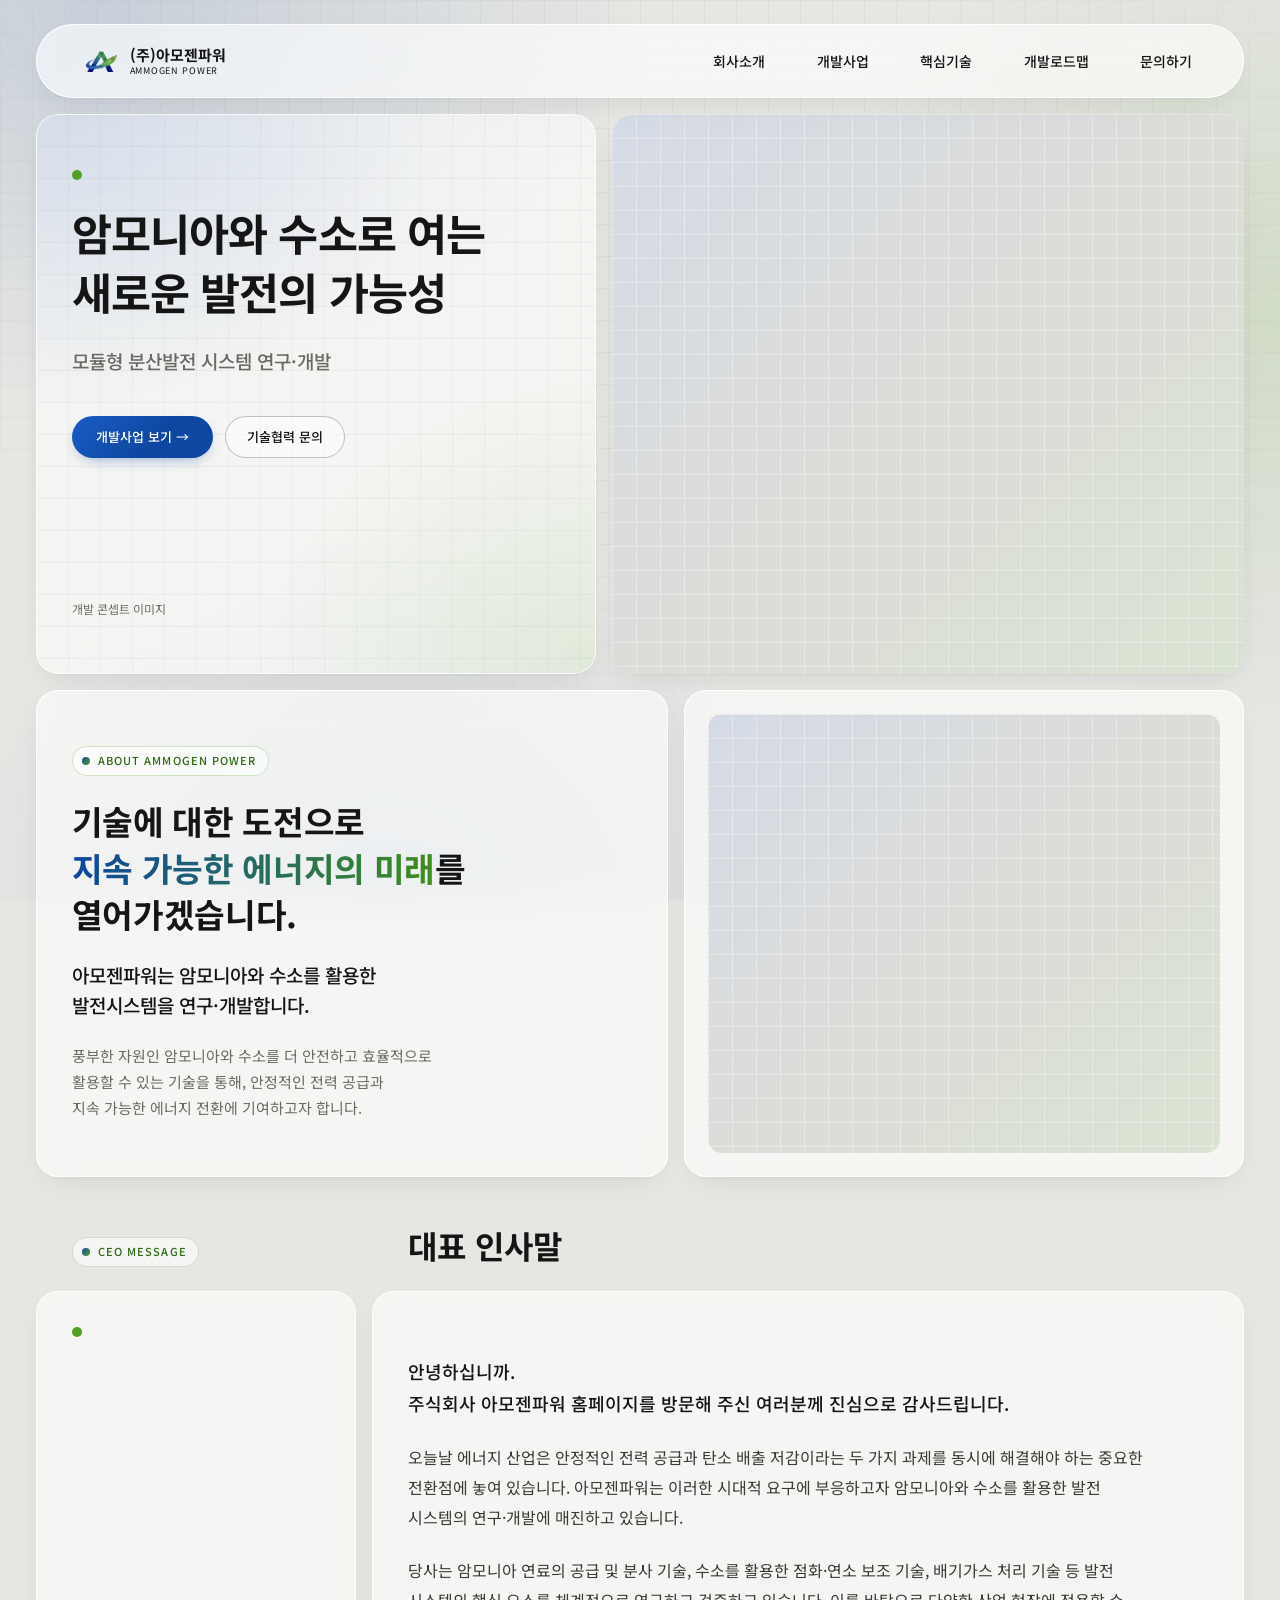
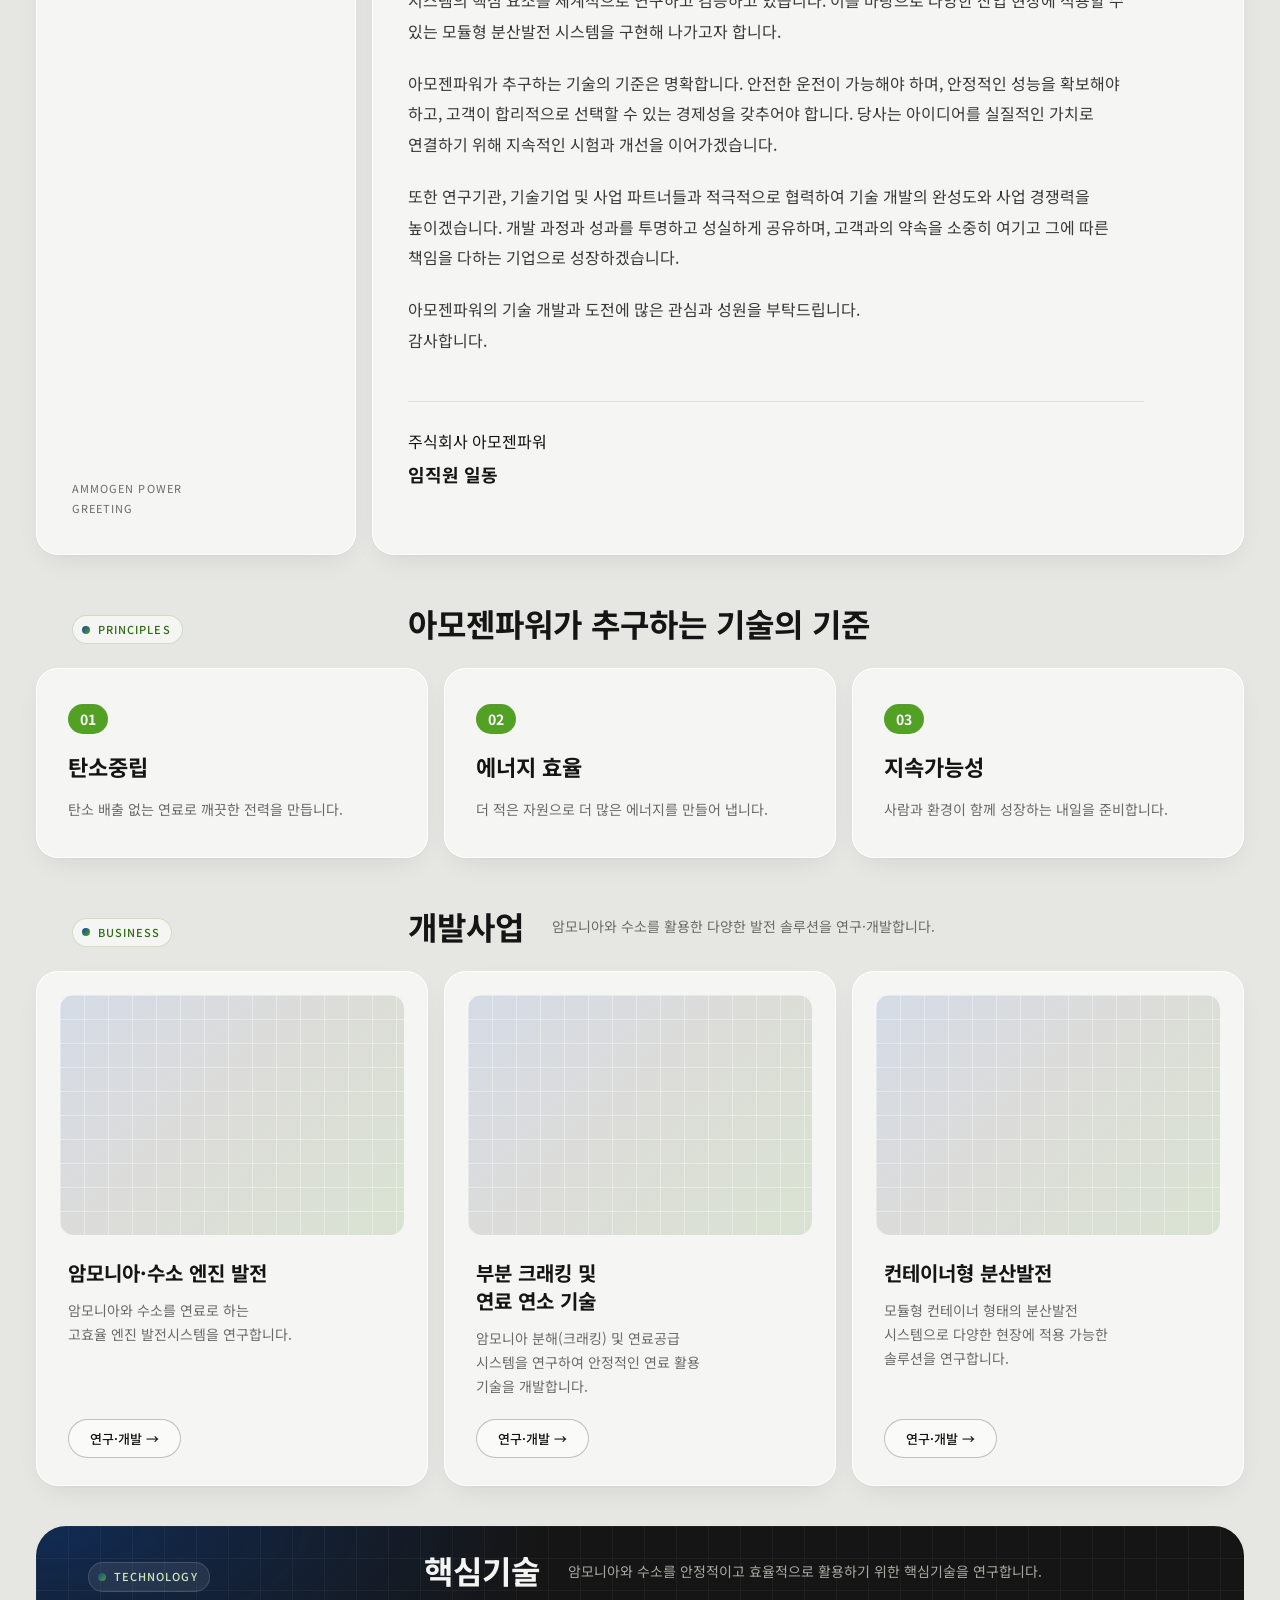
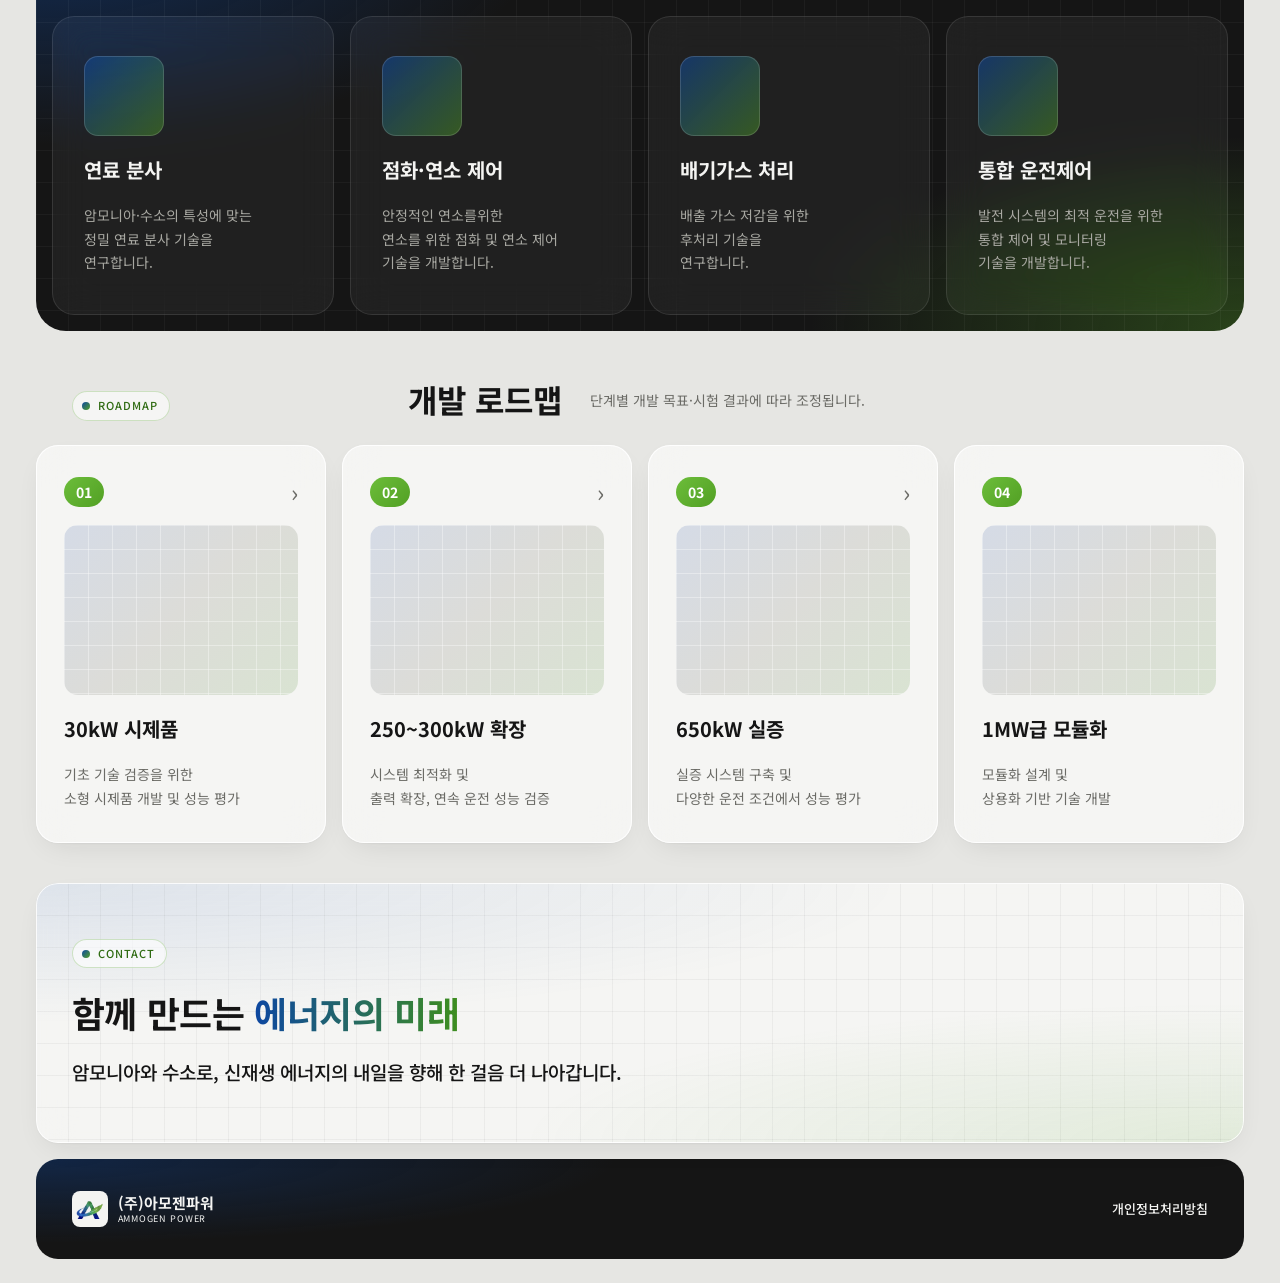
==== commit af0120e8: "기술의 기준 카드 3개를 탄소중립·에너지 효율·지속가능성으로 교체 Co-Authored-By: Claude Opus 5.5 <noreply@anthropic.com> Claude-" ====
--- a/index.html
+++ b/index.html
@@ -107,18 +107,18 @@
         <ol class="row row--principles">
           <li class="cell cell--fill principle">
             <span class="step__num">01</span>
-            <h4>안전성</h4>
-            <p>안전한 운전이 가능해야 합니다.</p>
+            <h4>탄소중립</h4>
+            <p>탄소 배출 없는 연료로 깨끗한 전력을 만듭니다.</p>
           </li>
           <li class="cell cell--fill principle">
             <span class="step__num">02</span>
-            <h4>안정성</h4>
-            <p>안정적인 성능을 확보해야 합니다.</p>
+            <h4>에너지 효율</h4>
+            <p>더 적은 자원으로 더 많은 에너지를 만들어 냅니다.</p>
           </li>
           <li class="cell cell--fill principle">
             <span class="step__num">03</span>
-            <h4>경제성</h4>
-            <p>고객이 합리적으로 선택할 수 있는 경제성을 갖추어야 합니다.</p>
+            <h4>지속가능성</h4>
+            <p>사람과 환경이 함께 성장하는 내일을 준비합니다.</p>
           </li>
         </ol>
       </section>
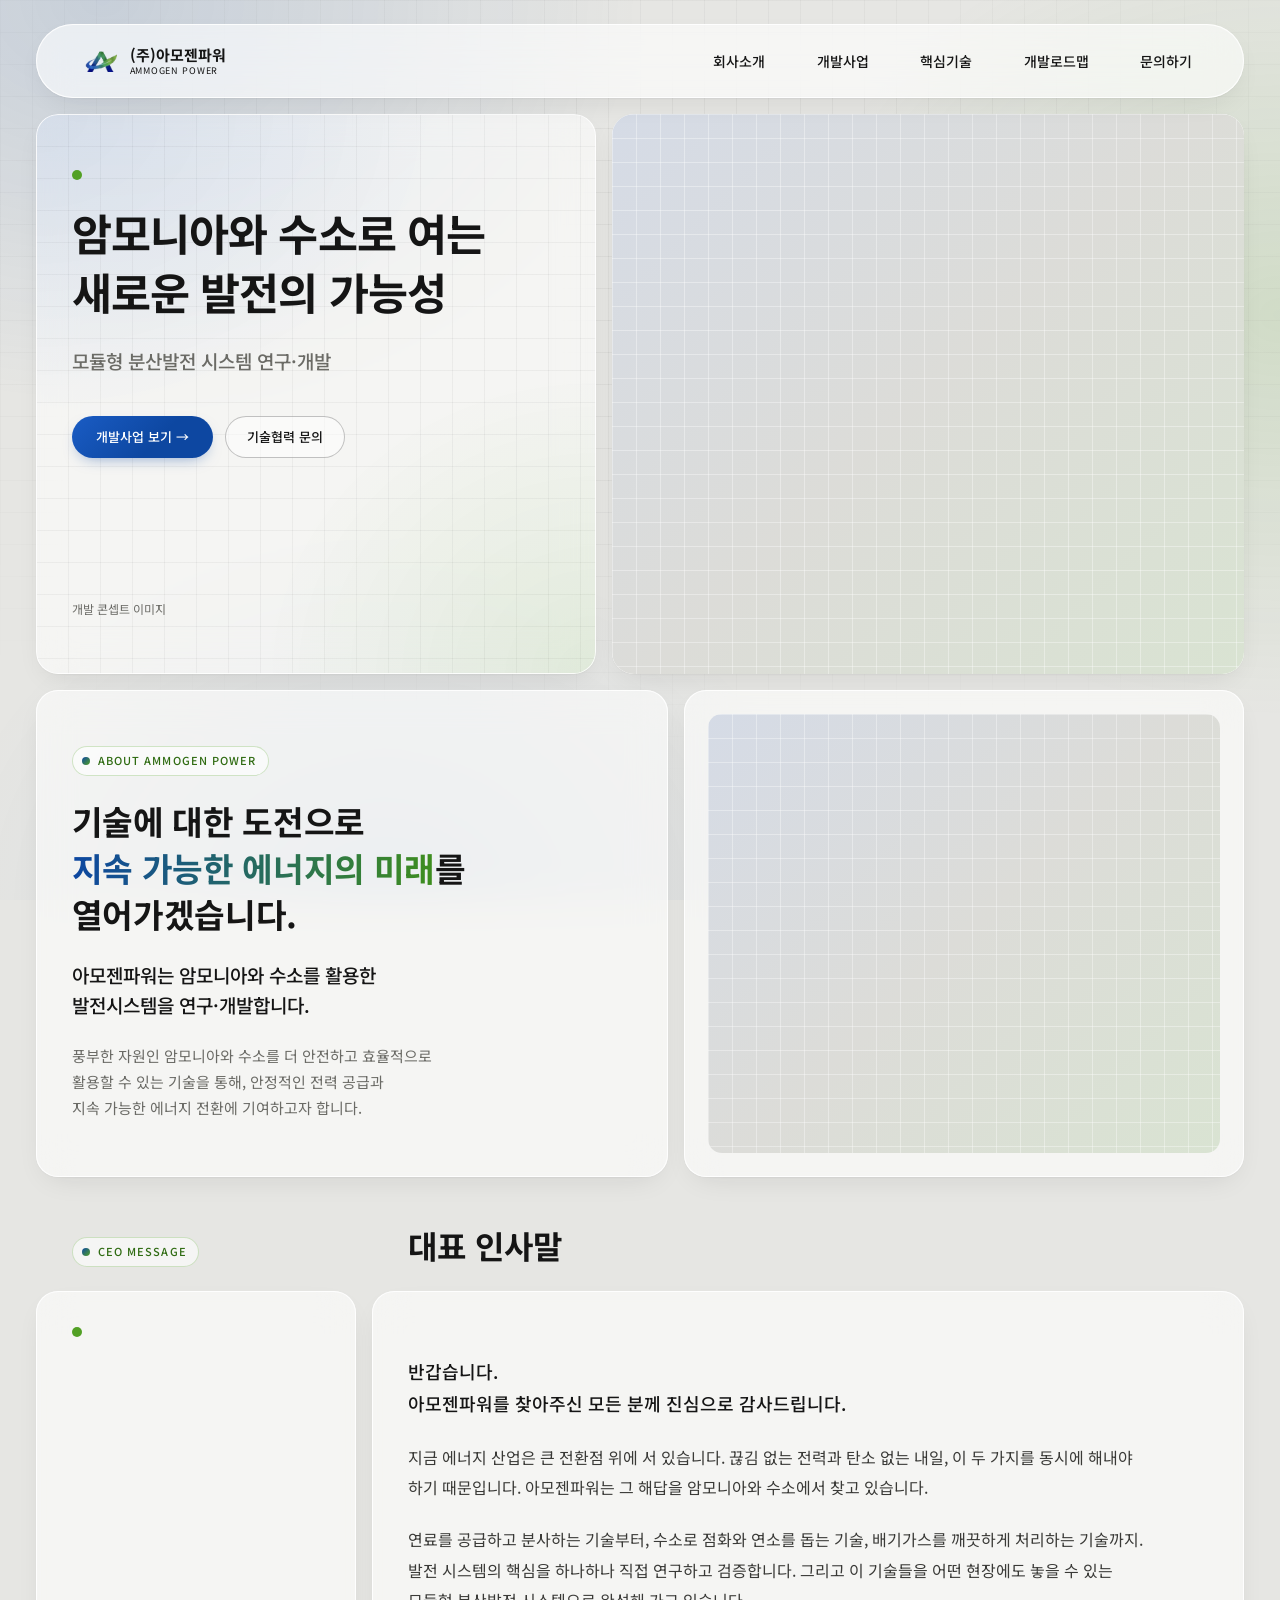
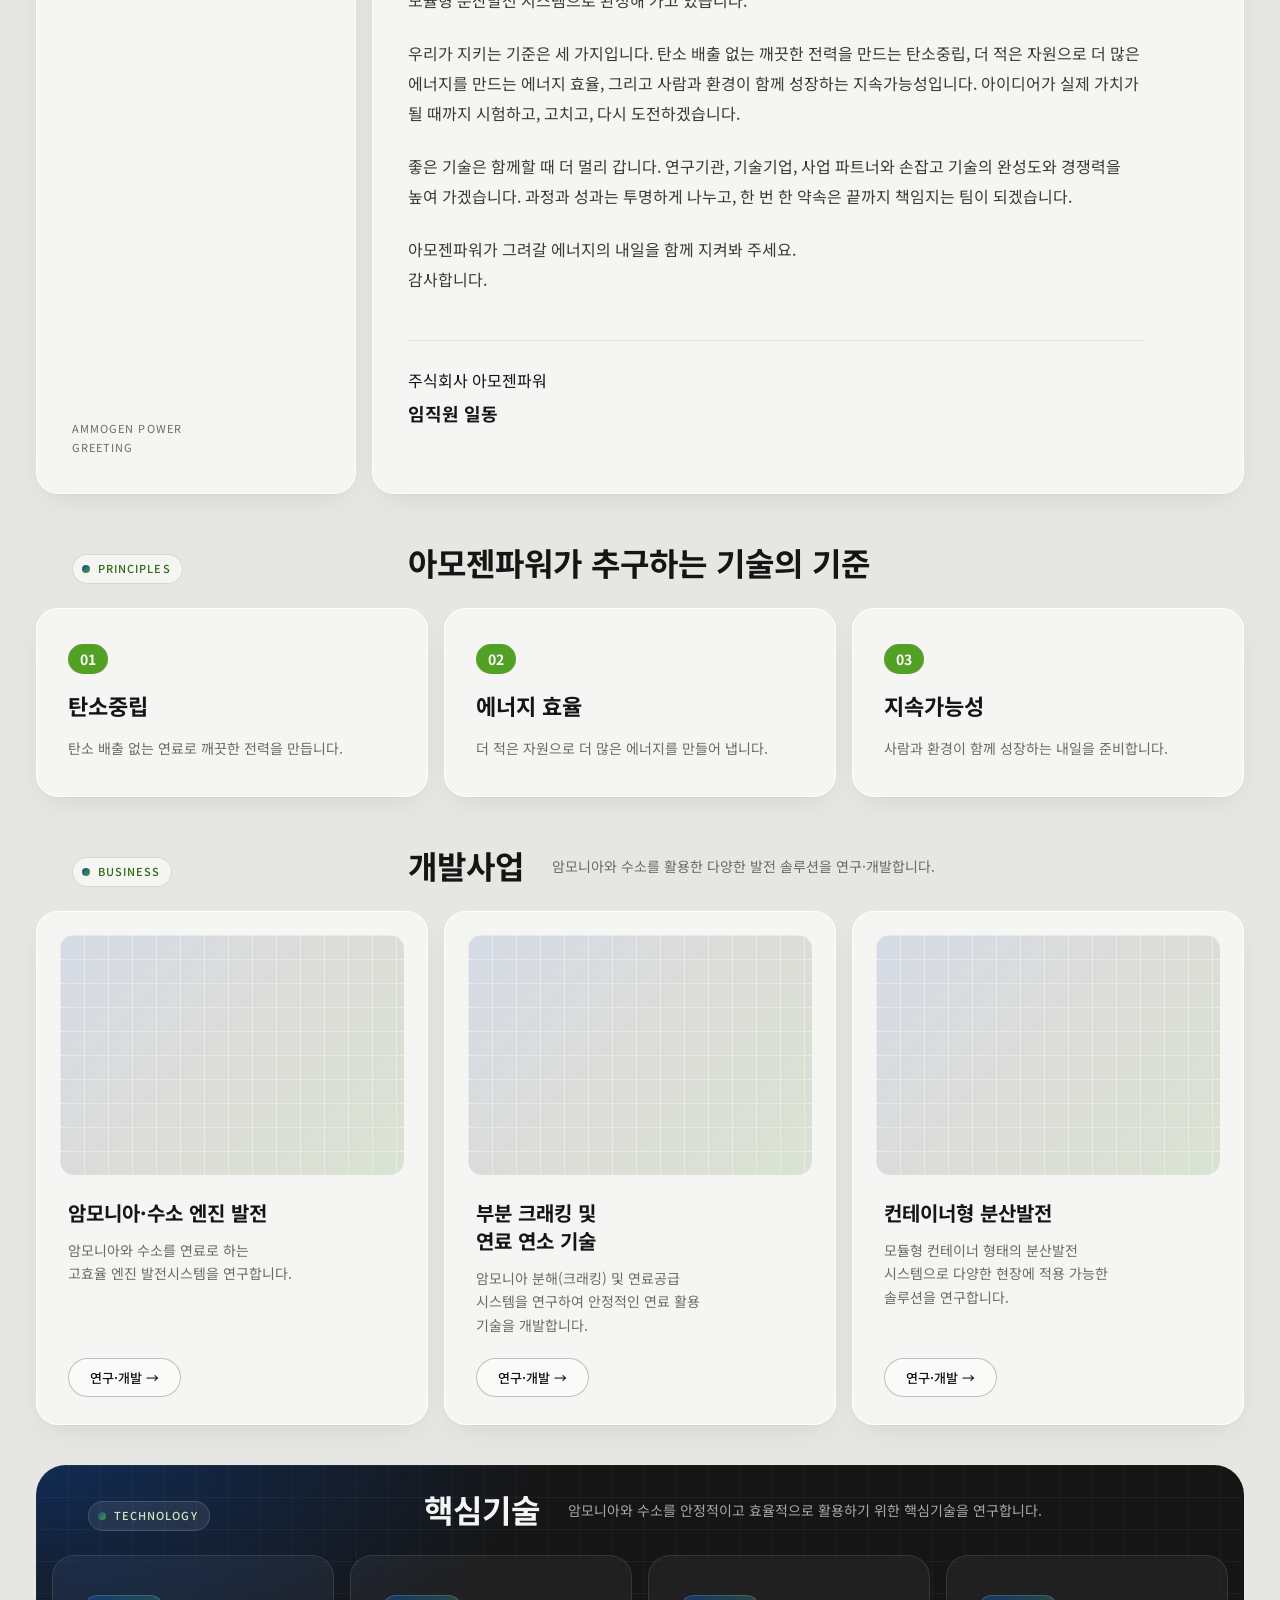
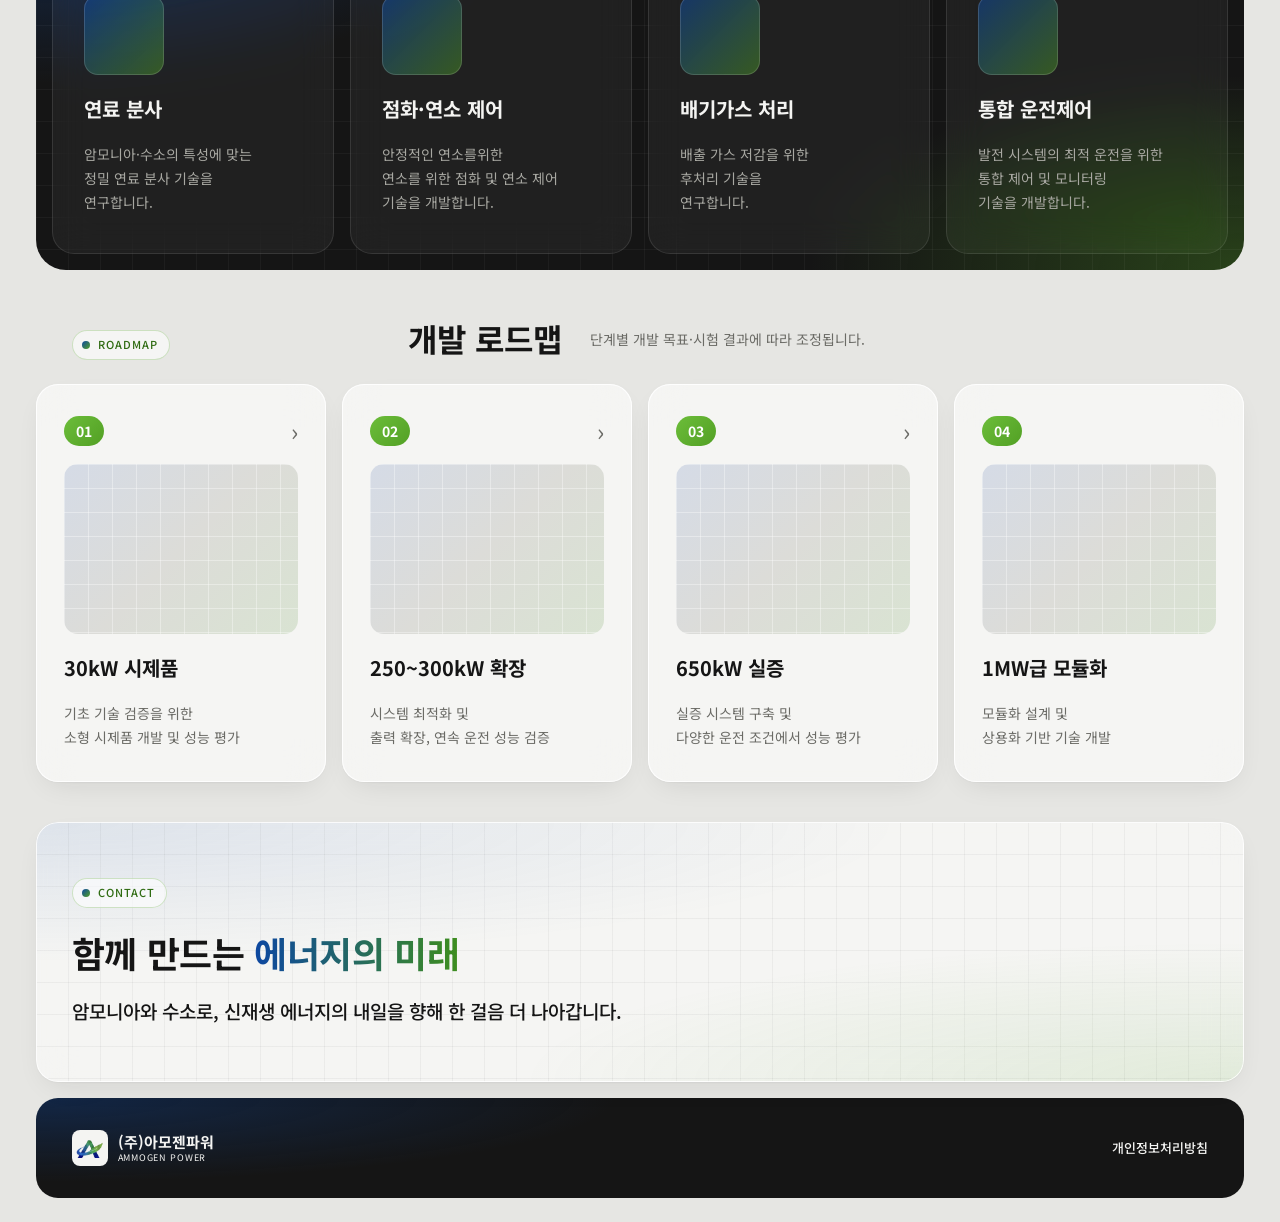
==== commit f51f79af: "대표 인사말을 새 기준에 맞춰 세련된 톤으로 다시 쓰기 Co-Authored-By: Claude Opus 5.5 <noreply@anthropic.com> Claude-Sessio" ====
--- a/index.html
+++ b/index.html
@@ -83,17 +83,17 @@
             <p class="letter__aside-text">AMMOGEN POWER<br>Greeting</p>
           </div>
           <div class="cell cell--fill letter__body">
-            <p class="letter__hello">안녕하십니까.<br>주식회사 아모젠파워 홈페이지를 방문해 주신 여러분께 진심으로 감사드립니다.</p>
-
-            <p>오늘날 에너지 산업은 안정적인 전력 공급과 탄소 배출 저감이라는 두 가지 과제를 동시에 해결해야 하는 중요한 전환점에 놓여 있습니다. 아모젠파워는 이러한 시대적 요구에 부응하고자 암모니아와 수소를 활용한 발전 시스템의 연구·개발에 매진하고 있습니다.</p>
-
-            <p>당사는 암모니아 연료의 공급 및 분사 기술, 수소를 활용한 점화·연소 보조 기술, 배기가스 처리 기술 등 발전 시스템의 핵심 요소를 체계적으로 연구하고 검증하고 있습니다. 이를 바탕으로 다양한 산업 현장에 적용할 수 있는 모듈형 분산발전 시스템을 구현해 나가고자 합니다.</p>
-
-            <p>아모젠파워가 추구하는 기술의 기준은 명확합니다. 안전한 운전이 가능해야 하며, 안정적인 성능을 확보해야 하고, 고객이 합리적으로 선택할 수 있는 경제성을 갖추어야 합니다. 당사는 아이디어를 실질적인 가치로 연결하기 위해 지속적인 시험과 개선을 이어가겠습니다.</p>
-
-            <p>또한 연구기관, 기술기업 및 사업 파트너들과 적극적으로 협력하여 기술 개발의 완성도와 사업 경쟁력을 높이겠습니다. 개발 과정과 성과를 투명하고 성실하게 공유하며, 고객과의 약속을 소중히 여기고 그에 따른 책임을 다하는 기업으로 성장하겠습니다.</p>
-
-            <p>아모젠파워의 기술 개발과 도전에 많은 관심과 성원을 부탁드립니다.<br>감사합니다.</p>
+            <p class="letter__hello">반갑습니다.<br>아모젠파워를 찾아주신 모든 분께 진심으로 감사드립니다.</p>
+
+            <p>지금 에너지 산업은 큰 전환점 위에 서 있습니다. 끊김 없는 전력과 탄소 없는 내일, 이 두 가지를 동시에 해내야 하기 때문입니다. 아모젠파워는 그 해답을 암모니아와 수소에서 찾고 있습니다.</p>
+
+            <p>연료를 공급하고 분사하는 기술부터, 수소로 점화와 연소를 돕는 기술, 배기가스를 깨끗하게 처리하는 기술까지. 발전 시스템의 핵심을 하나하나 직접 연구하고 검증합니다. 그리고 이 기술들을 어떤 현장에도 놓을 수 있는 모듈형 분산발전 시스템으로 완성해 가고 있습니다.</p>
+
+            <p>우리가 지키는 기준은 세 가지입니다. 탄소 배출 없는 깨끗한 전력을 만드는 탄소중립, 더 적은 자원으로 더 많은 에너지를 만드는 에너지 효율, 그리고 사람과 환경이 함께 성장하는 지속가능성입니다. 아이디어가 실제 가치가 될 때까지 시험하고, 고치고, 다시 도전하겠습니다.</p>
+
+            <p>좋은 기술은 함께할 때 더 멀리 갑니다. 연구기관, 기술기업, 사업 파트너와 손잡고 기술의 완성도와 경쟁력을 높여 가겠습니다. 과정과 성과는 투명하게 나누고, 한 번 한 약속은 끝까지 책임지는 팀이 되겠습니다.</p>
+
+            <p>아모젠파워가 그려갈 에너지의 내일을 함께 지켜봐 주세요.<br>감사합니다.</p>
 
             <p class="letter__sign">주식회사 아모젠파워<br><strong>임직원 일동</strong></p>
           </div>
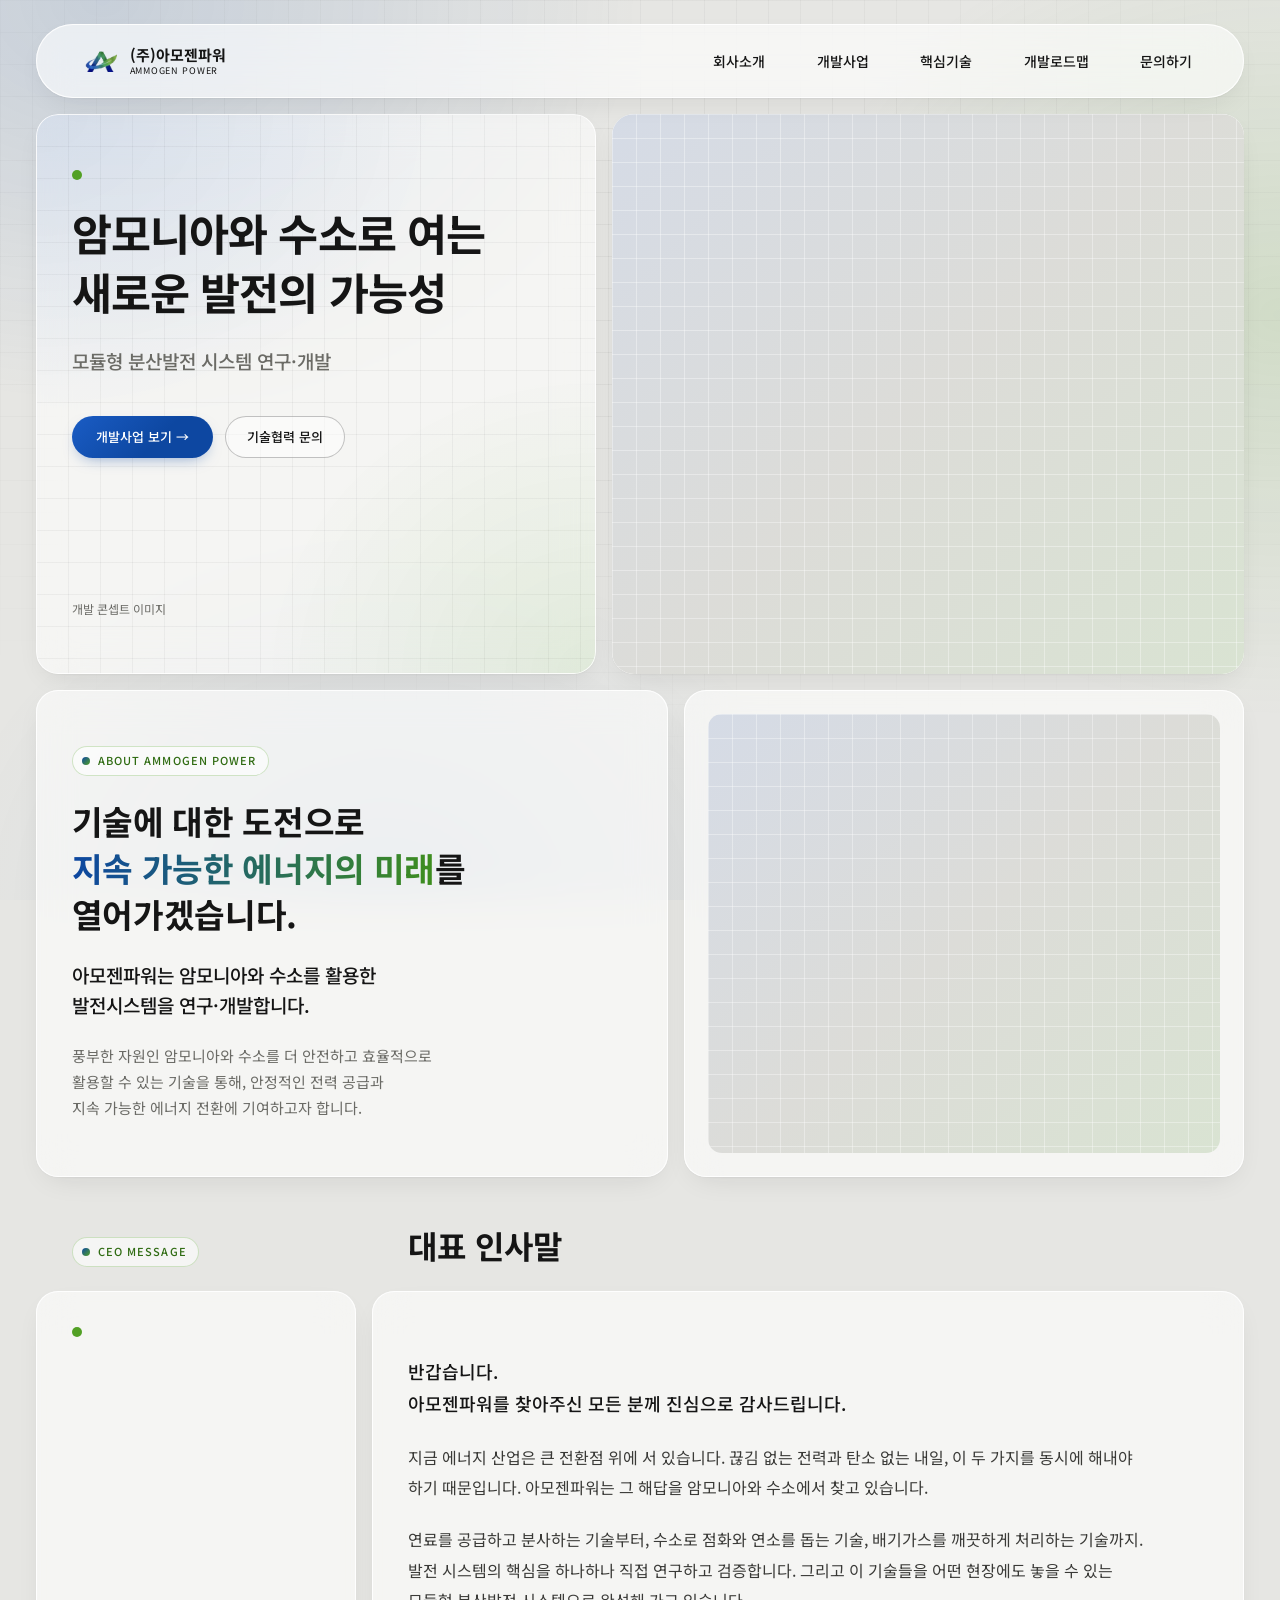
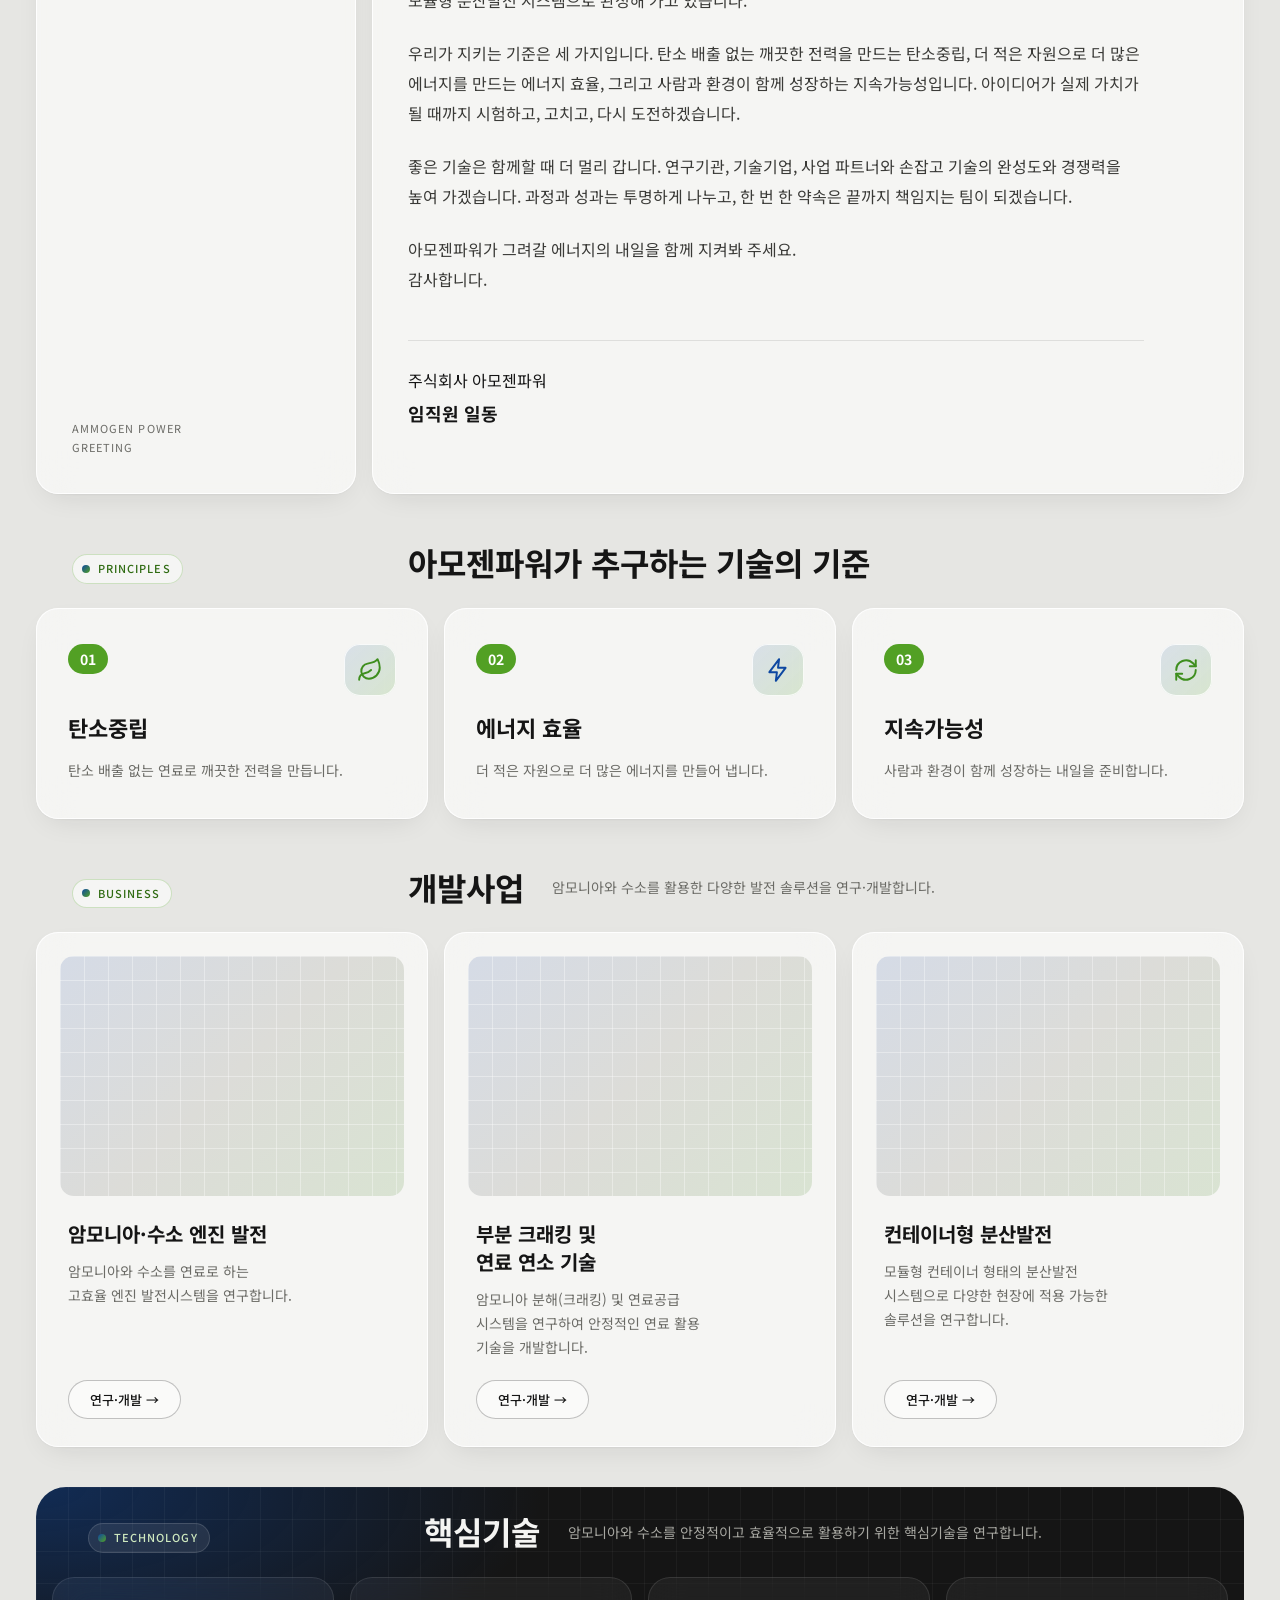
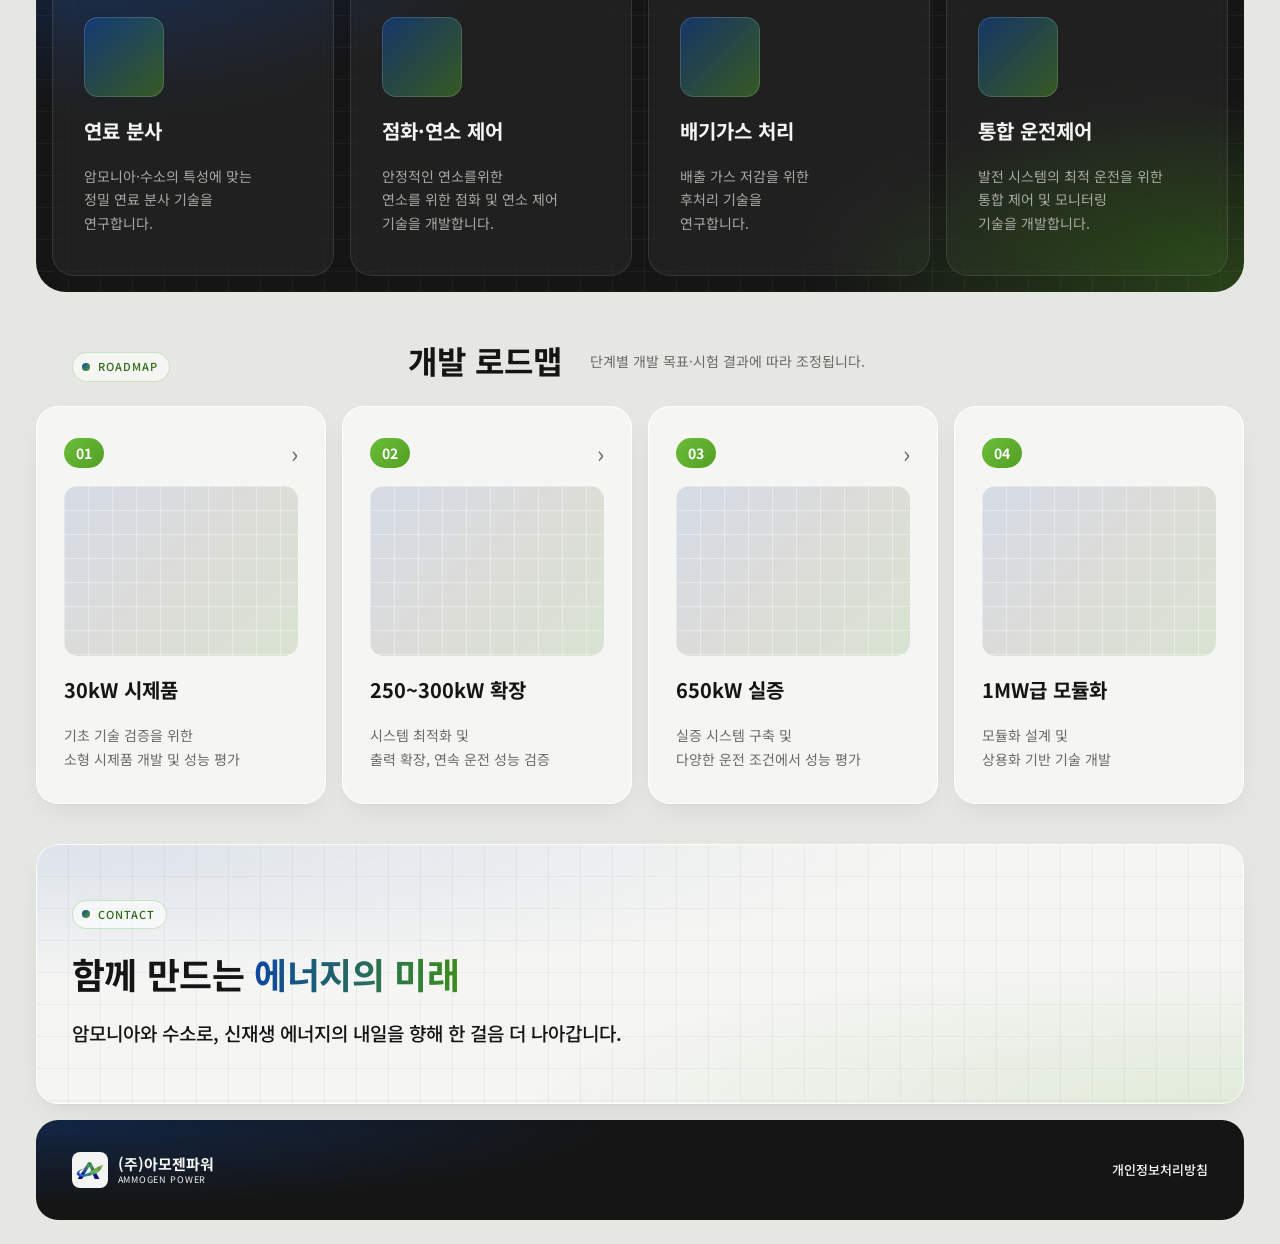
==== commit 988b42c2: "기술의 기준 카드에 키워드 아이콘 넣기 (잎사귀·번개·순환) Co-Authored-By: Claude Opus 5.5 <noreply@anthropic.com> Claude-Ses" ====
--- a/index.html
+++ b/index.html
@@ -12,7 +12,7 @@
   <link rel="preconnect" href="https://fonts.googleapis.com">
   <link rel="preconnect" href="https://fonts.gstatic.com" crossorigin>
   <link rel="stylesheet" href="https://fonts.googleapis.com/css2?family=Noto+Sans+KR:wght@400;500;700&display=swap">
-  <link rel="stylesheet" href="assets/styles.css?v=10">
+  <link rel="stylesheet" href="assets/styles.css?v=11">
 </head>
 <body>
 <div class="page">
@@ -106,17 +106,17 @@
         </div>
         <ol class="row row--principles">
           <li class="cell cell--fill principle">
-            <span class="step__num">01</span>
+            <div class="principle__head"><span class="step__num">01</span><span class="principle__icon" aria-hidden="true"><svg viewBox="0 0 24 24" width="26" height="26" fill="none" stroke="currentColor" stroke-width="1.8" stroke-linecap="round" stroke-linejoin="round"><path d="M11 20A7 7 0 0 1 9.8 6.1C15.5 5 17 4.48 19 2c1 2 2 4.18 2 8 0 5.5-4.78 10-10 10Z"/><path d="M2 21c0-3 1.85-5.36 5.08-6C9.5 14.52 12 13 13 12"/></svg></span></div>
             <h4>탄소중립</h4>
             <p>탄소 배출 없는 연료로 깨끗한 전력을 만듭니다.</p>
           </li>
           <li class="cell cell--fill principle">
-            <span class="step__num">02</span>
+            <div class="principle__head"><span class="step__num">02</span><span class="principle__icon" aria-hidden="true"><svg viewBox="0 0 24 24" width="26" height="26" fill="none" stroke="currentColor" stroke-width="1.8" stroke-linecap="round" stroke-linejoin="round"><path d="M13 2 4 14h7l-1 8 9-12h-7l1-8Z"/></svg></span></div>
             <h4>에너지 효율</h4>
             <p>더 적은 자원으로 더 많은 에너지를 만들어 냅니다.</p>
           </li>
           <li class="cell cell--fill principle">
-            <span class="step__num">03</span>
+            <div class="principle__head"><span class="step__num">03</span><span class="principle__icon" aria-hidden="true"><svg viewBox="0 0 24 24" width="26" height="26" fill="none" stroke="currentColor" stroke-width="1.8" stroke-linecap="round" stroke-linejoin="round"><path d="M21 12a9 9 0 0 1-15.5 6.2L3 15.5"/><path d="M3 21v-5.5h5.5"/><path d="M3 12a9 9 0 0 1 15.5-6.2L21 8.5"/><path d="M21 3v5.5h-5.5"/></svg></span></div>
             <h4>지속가능성</h4>
             <p>사람과 환경이 함께 성장하는 내일을 준비합니다.</p>
           </li>
--- a/assets/styles.css
+++ b/assets/styles.css
@@ -447,3 +447,14 @@
   .header { position: relative; top: 0; }
   section[id] { scroll-margin-top: 16px; }
 }
+
+/* principle icons */
+.principle__head { display: flex; justify-content: space-between; align-items: center; }
+.principle__icon {
+  display: inline-flex; align-items: center; justify-content: center;
+  width: 52px; height: 52px; border-radius: 16px; flex: none;
+  color: var(--brand-blue);
+  background: linear-gradient(135deg, rgba(13, 71, 161, .12), rgba(82, 160, 36, .18));
+  box-shadow: inset 0 0 0 1px rgba(255, 255, 255, .8);
+}
+.principle:nth-child(1) .principle__icon, .principle:nth-child(3) .principle__icon { color: #3e8e1e; }
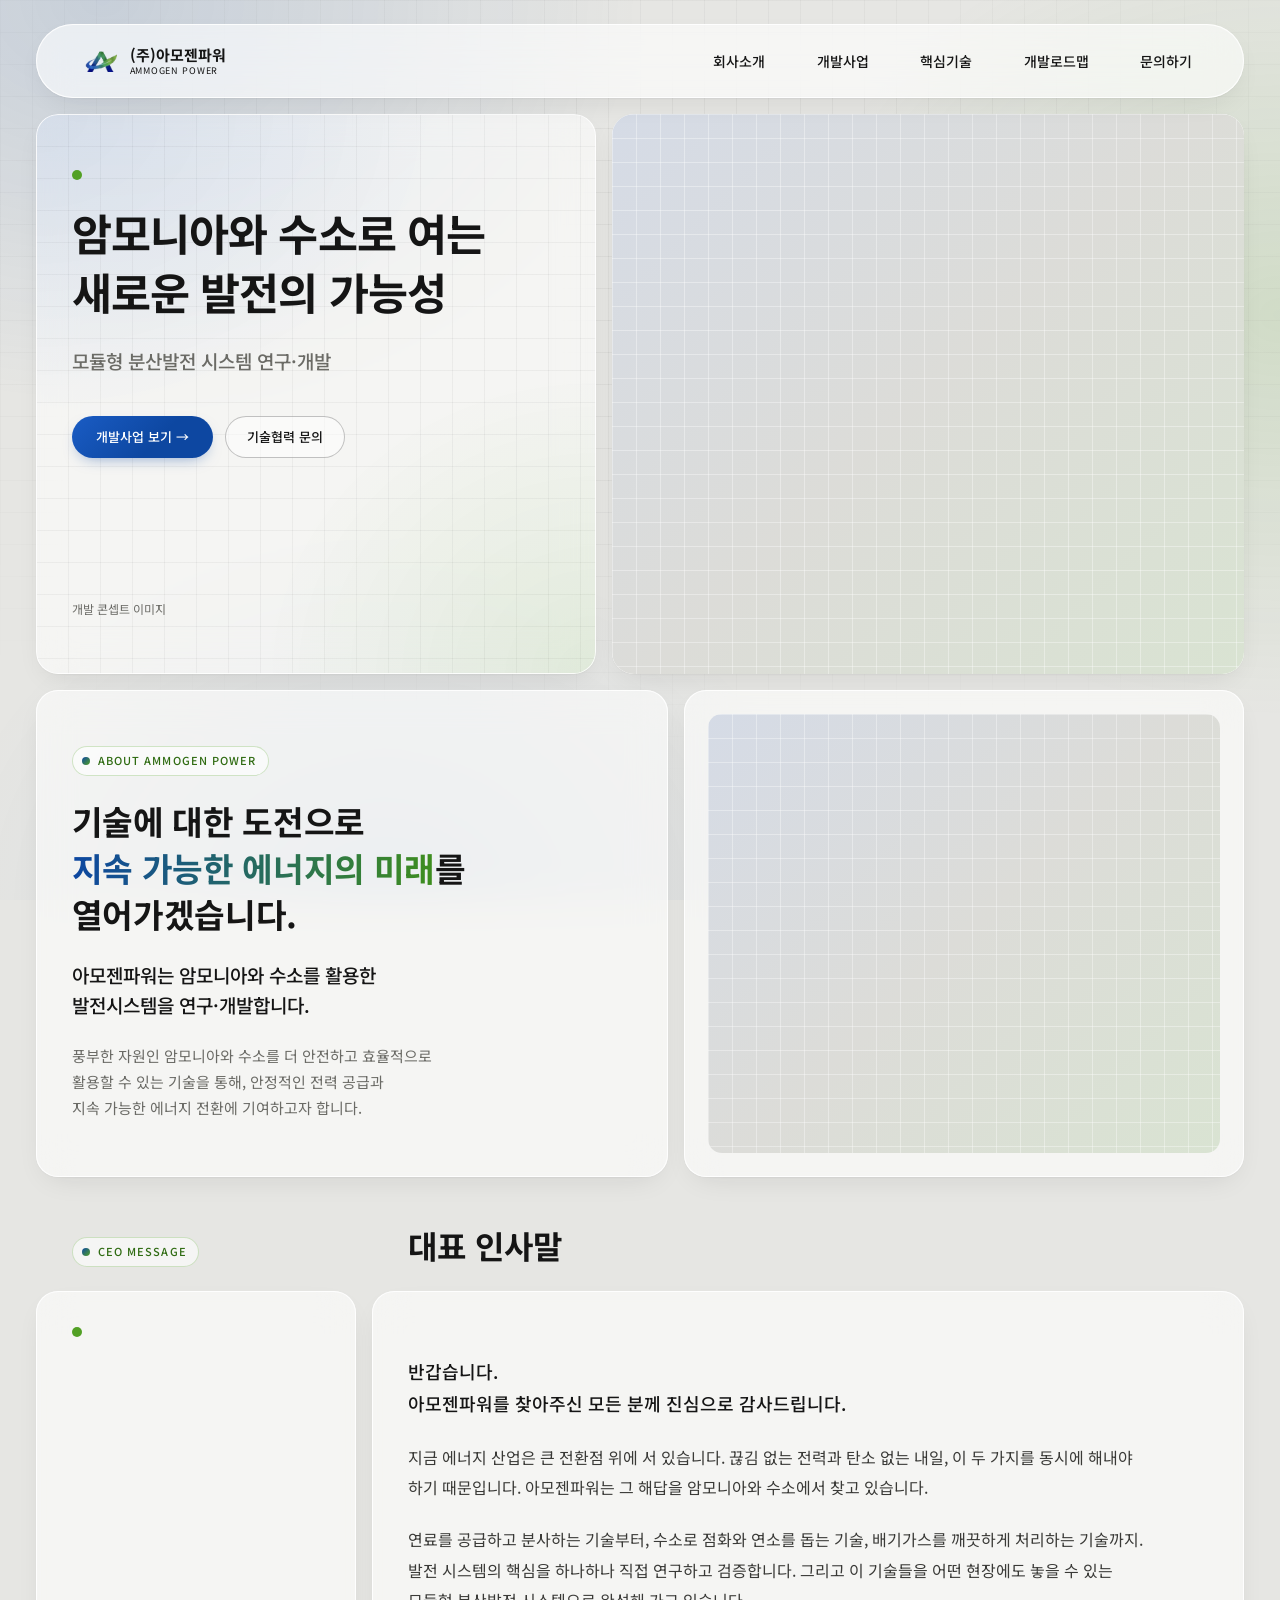
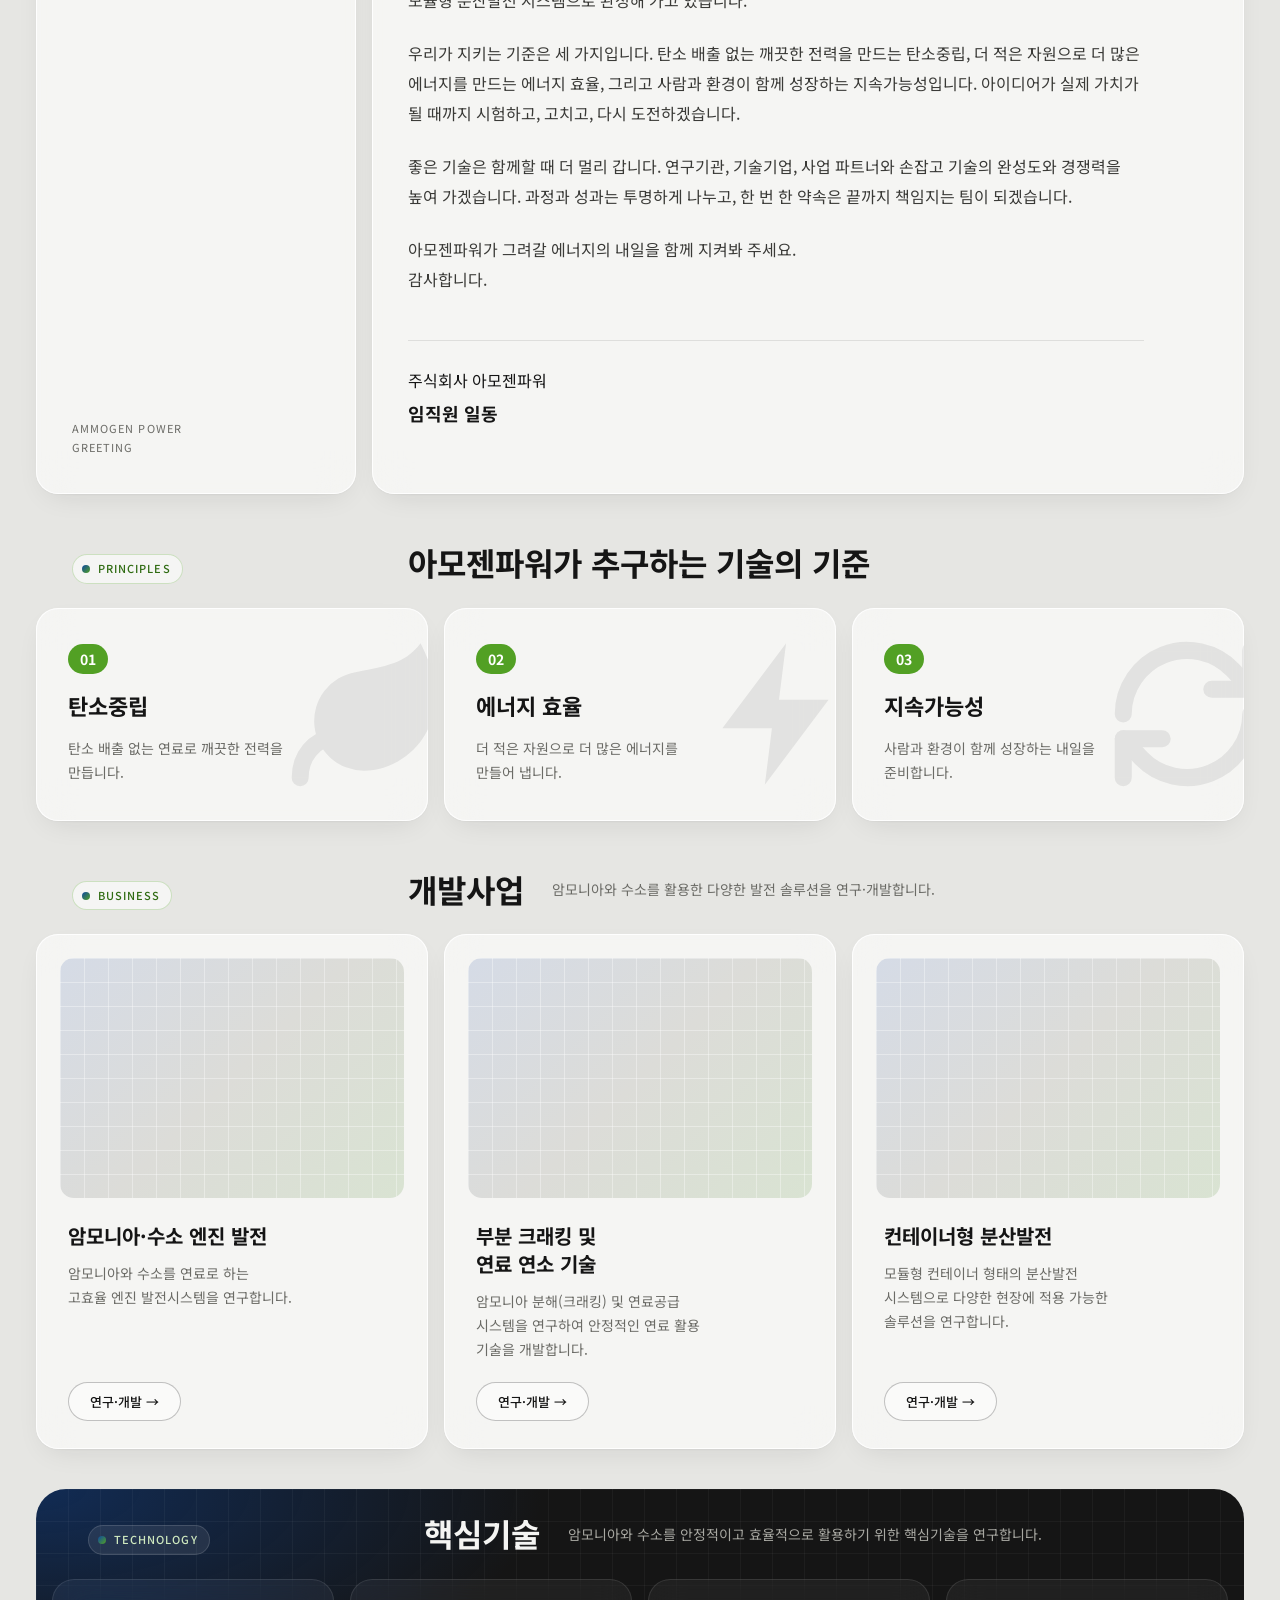
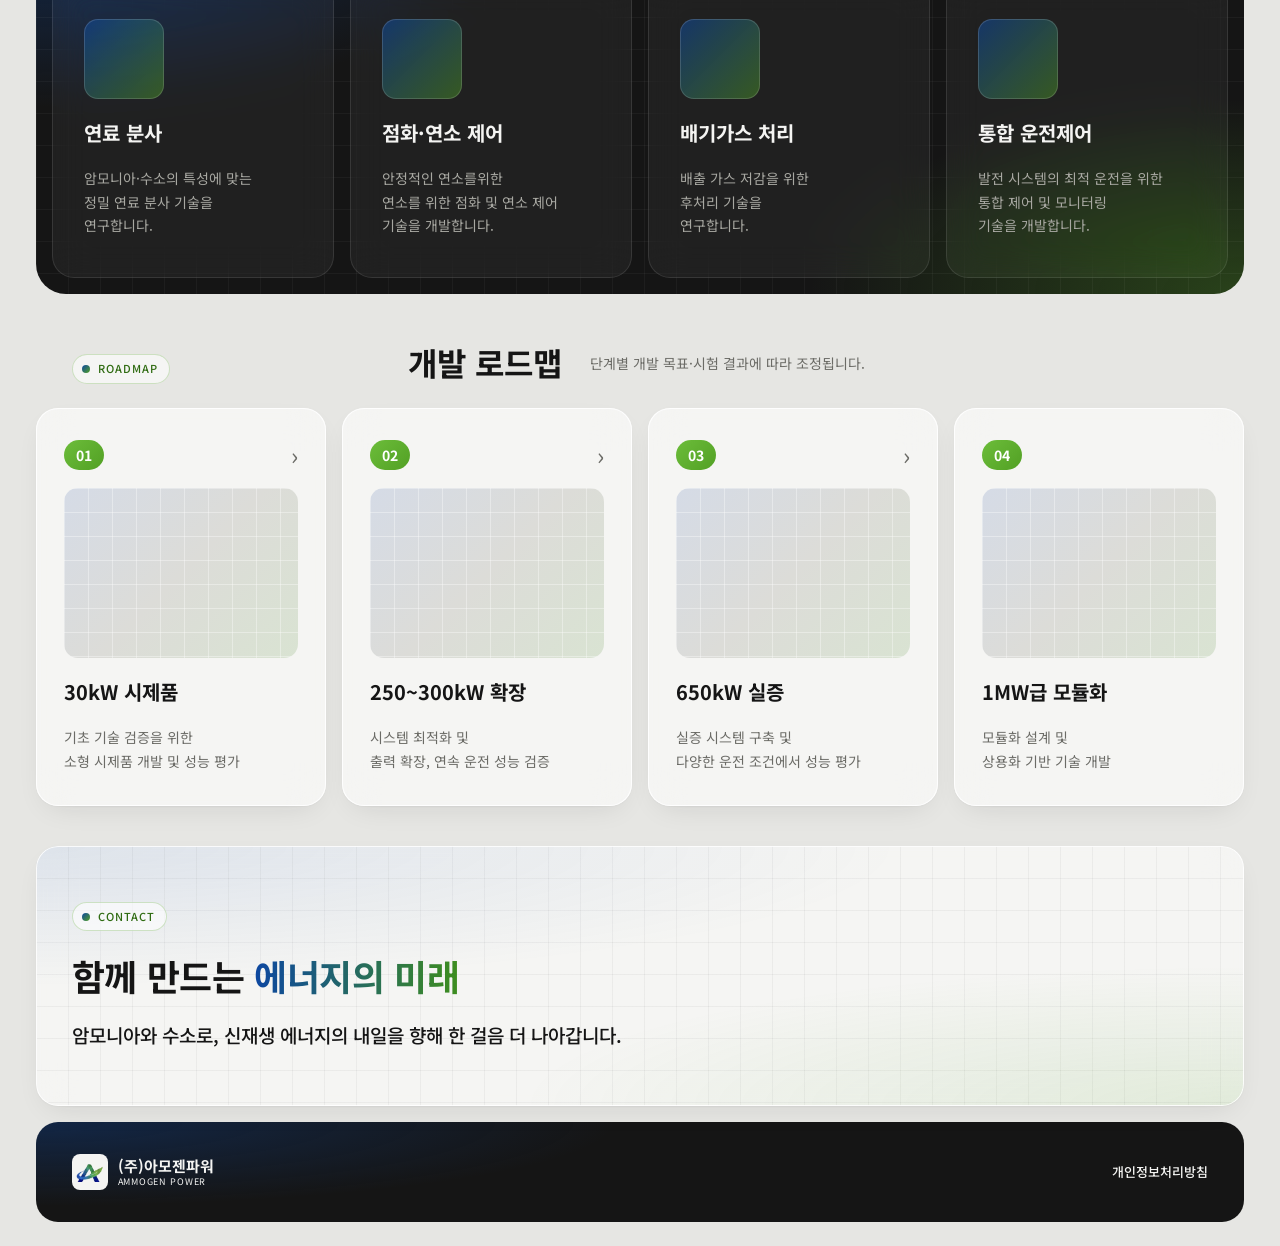
==== commit 827988c6: "기술의 기준 아이콘을 카드 오른쪽의 큰 워터마크 스타일로 변경 Co-Authored-By: Claude Opus 5.5 <noreply@anthropic.com> Claude-Se" ====
--- a/index.html
+++ b/index.html
@@ -12,7 +12,7 @@
   <link rel="preconnect" href="https://fonts.googleapis.com">
   <link rel="preconnect" href="https://fonts.gstatic.com" crossorigin>
   <link rel="stylesheet" href="https://fonts.googleapis.com/css2?family=Noto+Sans+KR:wght@400;500;700&display=swap">
-  <link rel="stylesheet" href="assets/styles.css?v=11">
+  <link rel="stylesheet" href="assets/styles.css?v=12">
 </head>
 <body>
 <div class="page">
--- a/assets/styles.css
+++ b/assets/styles.css
@@ -448,13 +448,20 @@
   section[id] { scroll-margin-top: 16px; }
 }
 
-/* principle icons */
-.principle__head { display: flex; justify-content: space-between; align-items: center; }
+/* principle icons: large faint watermark on the right, cut off by the card edge */
+.principle { position: relative; overflow: hidden; }
+.principle > :not(.principle__head), .principle__head .step__num { position: relative; z-index: 1; }
+.principle__head { display: flex; align-items: center; }
 .principle__icon {
-  display: inline-flex; align-items: center; justify-content: center;
-  width: 52px; height: 52px; border-radius: 16px; flex: none;
-  color: var(--brand-blue);
-  background: linear-gradient(135deg, rgba(13, 71, 161, .12), rgba(82, 160, 36, .18));
-  box-shadow: inset 0 0 0 1px rgba(255, 255, 255, .8);
-}
-.principle:nth-child(1) .principle__icon, .principle:nth-child(3) .principle__icon { color: #3e8e1e; }
+  position: absolute; z-index: 0; pointer-events: none;
+  right: -28px; top: 50%; transform: translateY(-50%);
+  width: 170px; height: 170px;
+  color: #151515; opacity: .08;
+}
+.principle__icon svg { width: 100%; height: 100%; stroke-width: 2.4; }
+.principle:nth-child(1) .principle__icon path:first-child, .principle:nth-child(2) .principle__icon path { fill: currentColor; }
+.principle:nth-child(1) .principle__icon path:first-child, .principle:nth-child(2) .principle__icon path { stroke: none; }
+.principle p { max-width: calc(100% - 90px); }
+@media (max-width: 760px) {
+  .principle__icon { width: 140px; height: 140px; right: -24px; }
+}
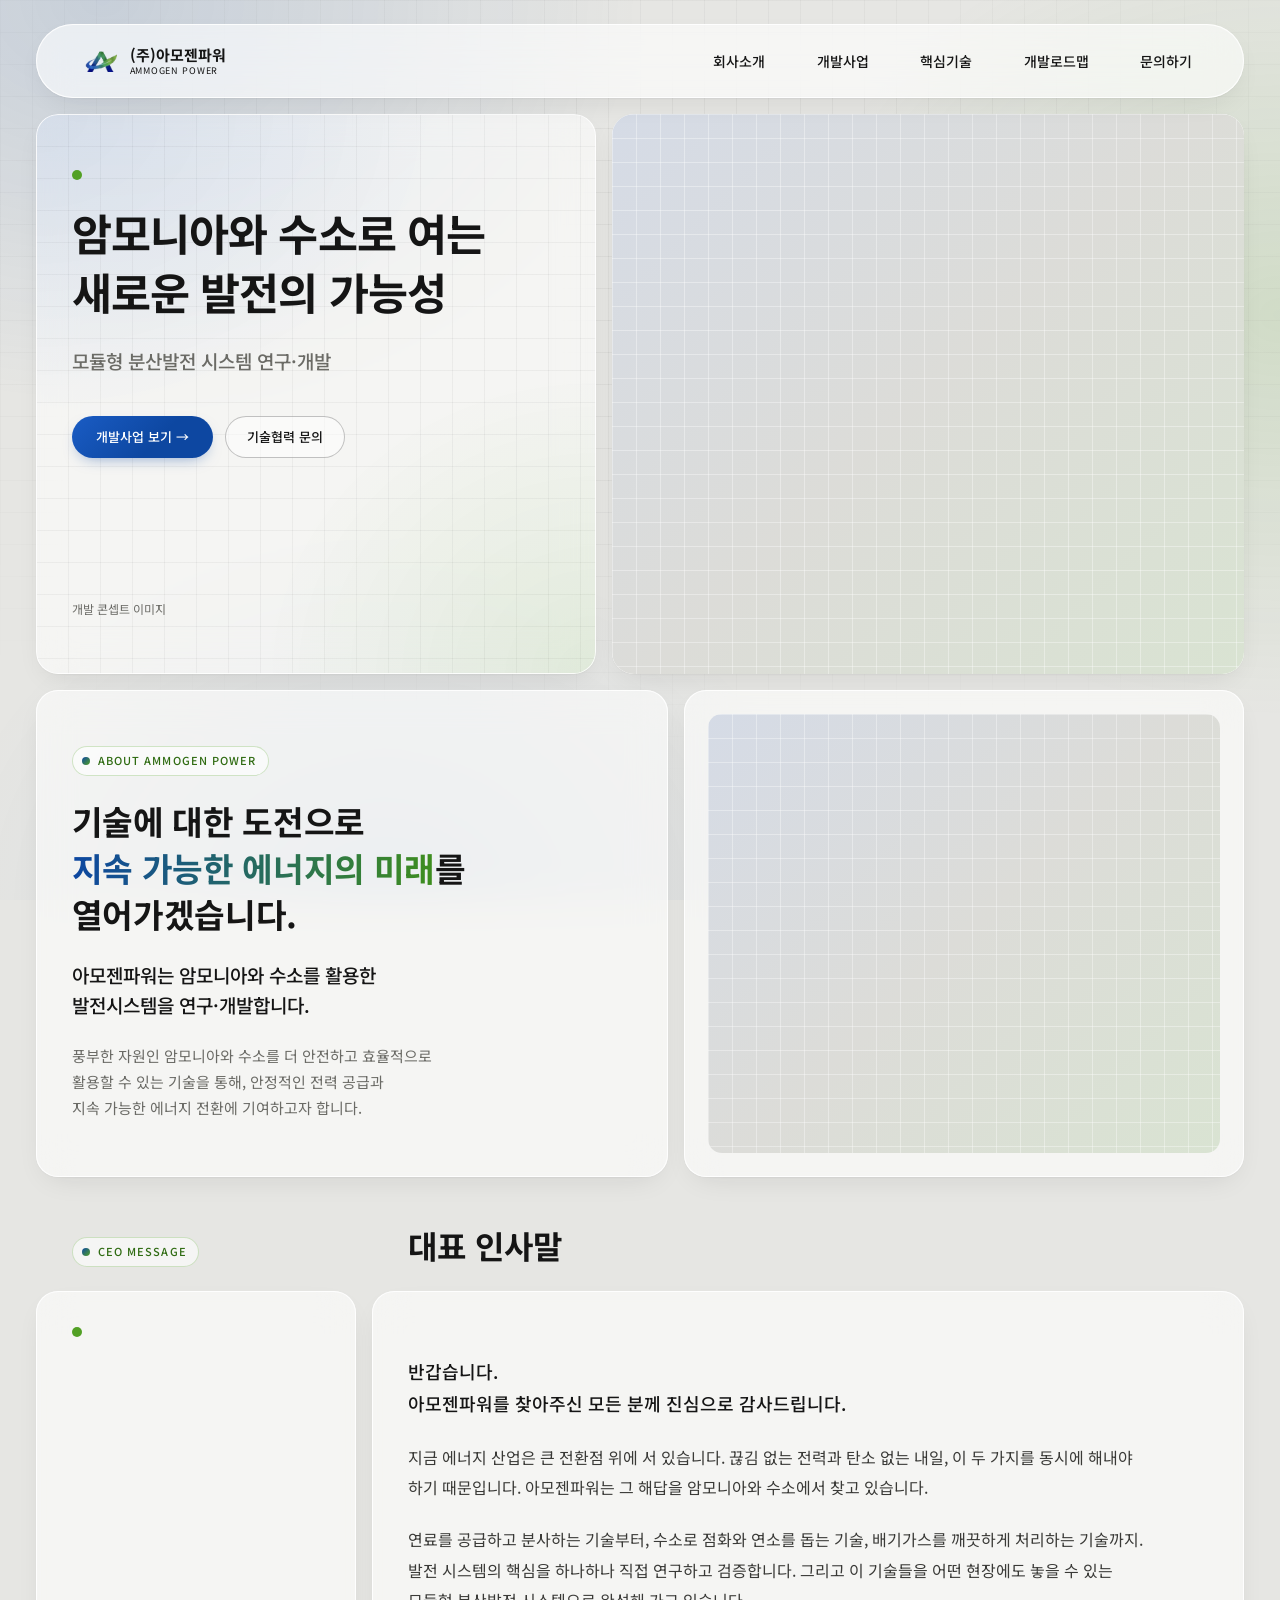
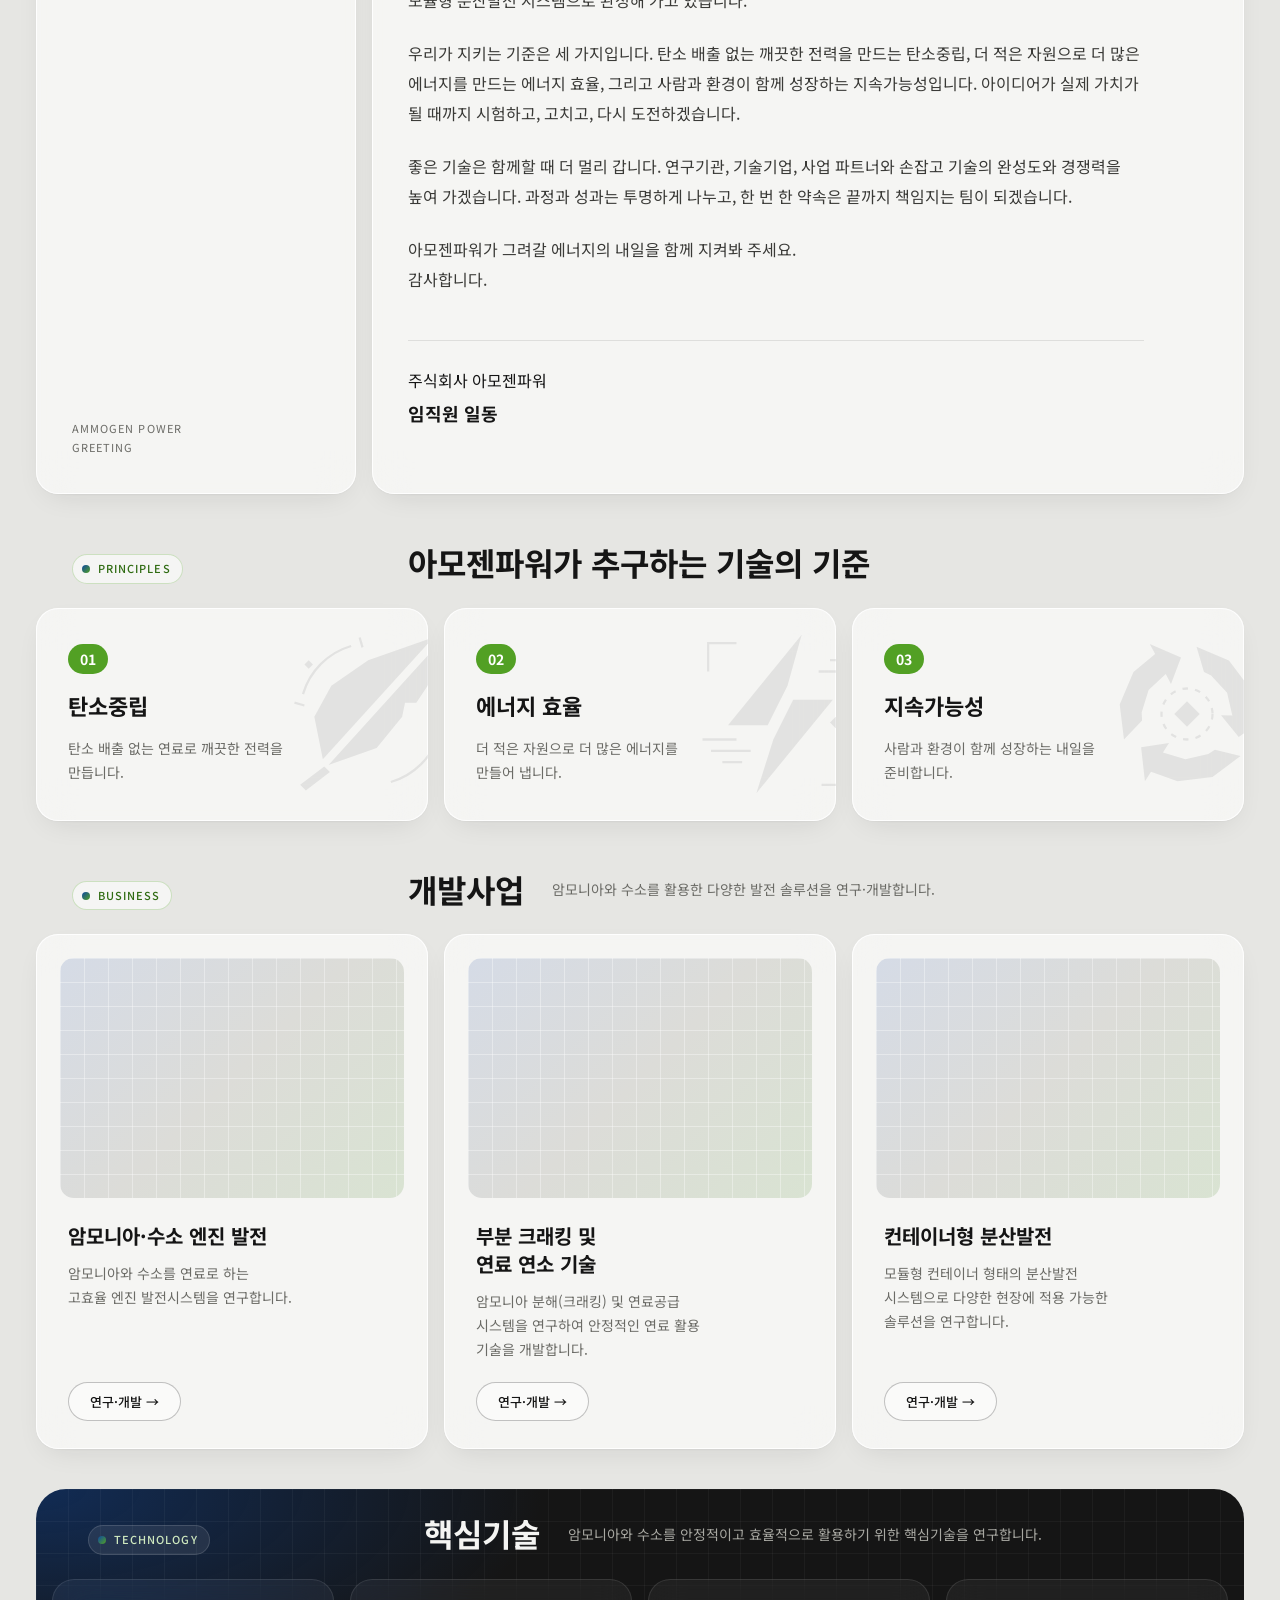
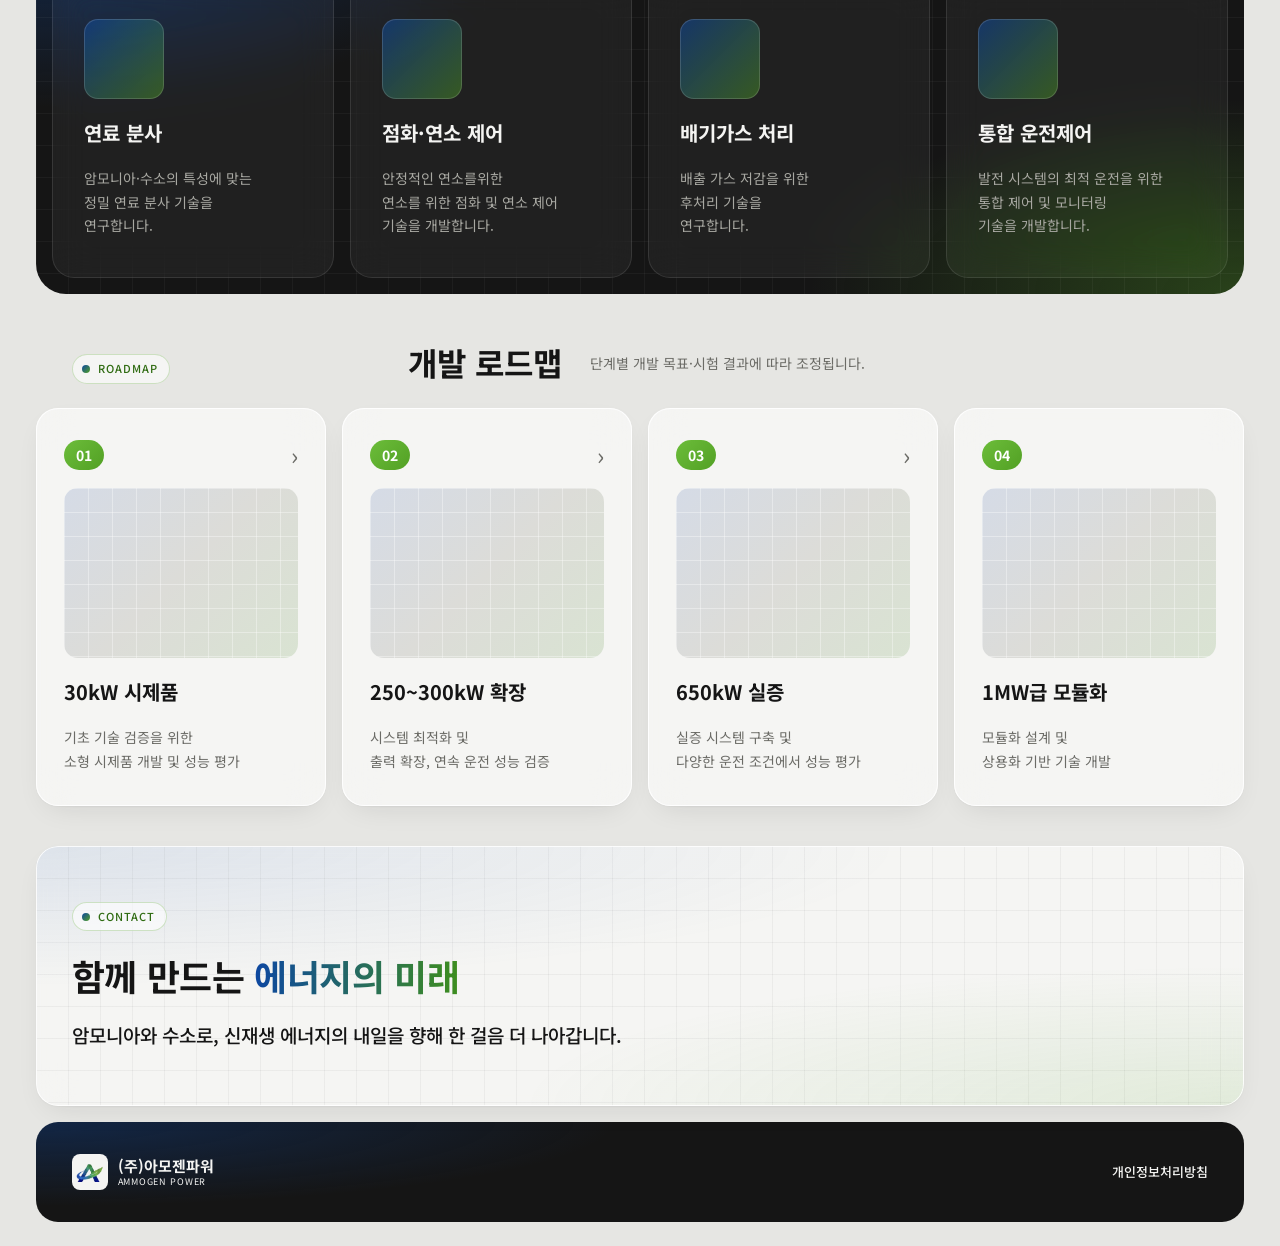
==== commit 37508f93: "기술의 기준 아이콘을 각진 게임 UI 스타일 벡터로 다시 그리기 Co-Authored-By: Claude Opus 5.5 <noreply@anthropic.com> Claude-S" ====
--- a/index.html
+++ b/index.html
@@ -12,7 +12,7 @@
   <link rel="preconnect" href="https://fonts.googleapis.com">
   <link rel="preconnect" href="https://fonts.gstatic.com" crossorigin>
   <link rel="stylesheet" href="https://fonts.googleapis.com/css2?family=Noto+Sans+KR:wght@400;500;700&display=swap">
-  <link rel="stylesheet" href="assets/styles.css?v=12">
+  <link rel="stylesheet" href="assets/styles.css?v=13">
 </head>
 <body>
 <div class="page">
@@ -106,17 +106,17 @@
         </div>
         <ol class="row row--principles">
           <li class="cell cell--fill principle">
-            <div class="principle__head"><span class="step__num">01</span><span class="principle__icon" aria-hidden="true"><svg viewBox="0 0 24 24" width="26" height="26" fill="none" stroke="currentColor" stroke-width="1.8" stroke-linecap="round" stroke-linejoin="round"><path d="M11 20A7 7 0 0 1 9.8 6.1C15.5 5 17 4.48 19 2c1 2 2 4.18 2 8 0 5.5-4.78 10-10 10Z"/><path d="M2 21c0-3 1.85-5.36 5.08-6C9.5 14.52 12 13 13 12"/></svg></span></div>
+            <div class="principle__head"><span class="step__num">01</span><span class="principle__icon" aria-hidden="true"><svg viewBox="0 0 120 120" width="170" height="170"><polygon points="26.0,92.0 20.0,62.0 32.0,40.0 58.0,22.0 104.0,6.0" fill="currentColor"/><polygon points="108.0,10.0 100.0,40.0 92.0,52.0 84.0,52.0 82.0,62.0 64.0,84.0 30.0,96.0" fill="currentColor"/><polygon points="46.0,64.0 58.0,52.0 62.0,58.0" fill="currentColor" opacity=".0"/><polygon points="27.0,97.0 31.0,101.0 14.0,114.0 10.0,110.0" fill="currentColor"/><path d="M 12 46 A 50 50 0 0 1 46 12" fill="none" stroke="currentColor" stroke-width="1.6"/><path d="M 108 74 A 50 50 0 0 1 74 108" fill="none" stroke="currentColor" stroke-width="1.6"/><line x1="6" y1="52" x2="13" y2="54" fill="none" stroke="currentColor" stroke-width="1.6"/><line x1="52" y1="6" x2="54" y2="13" fill="none" stroke="currentColor" stroke-width="1.6"/><polygon points="104.0,94.0 108.0,98.0 104.0,102.0 100.0,98.0" fill="currentColor"/><polygon points="16.0,22.0 19.0,25.0 16.0,28.0 13.0,25.0" fill="currentColor"/></svg></span></div>
             <h4>탄소중립</h4>
             <p>탄소 배출 없는 연료로 깨끗한 전력을 만듭니다.</p>
           </li>
           <li class="cell cell--fill principle">
-            <div class="principle__head"><span class="step__num">02</span><span class="principle__icon" aria-hidden="true"><svg viewBox="0 0 24 24" width="26" height="26" fill="none" stroke="currentColor" stroke-width="1.8" stroke-linecap="round" stroke-linejoin="round"><path d="M13 2 4 14h7l-1 8 9-12h-7l1-8Z"/></svg></span></div>
+            <div class="principle__head"><span class="step__num">02</span><span class="principle__icon" aria-hidden="true"><svg viewBox="0 0 120 120" width="170" height="170"><polygon points="76.0,4.0 24.0,68.0 52.0,68.0 66.0,40.0" fill="currentColor"/><polygon points="70.0,50.0 98.0,50.0 44.0,116.0 56.0,78.0" fill="currentColor"/><line x1="6" y1="78" x2="30" y2="78" fill="none" stroke="currentColor" stroke-width="1.6"/><line x1="12" y1="86" x2="40" y2="86" fill="none" stroke="currentColor" stroke-width="1.6"/><line x1="20" y1="94" x2="34" y2="94" fill="none" stroke="currentColor" stroke-width="1.6"/><line x1="88" y1="30" x2="112" y2="30" fill="none" stroke="currentColor" stroke-width="1.6"/><line x1="96" y1="22" x2="114" y2="22" fill="none" stroke="currentColor" stroke-width="1.6"/><path d="M 10 30 L 10 10 L 30 10" fill="none" stroke="currentColor" stroke-width="1.6"/><path d="M 110 90 L 110 110 L 90 110" fill="none" stroke="currentColor" stroke-width="1.6"/><polygon points="100.0,62.0 104.0,66.0 100.0,70.0 96.0,66.0" fill="currentColor"/></svg></span></div>
             <h4>에너지 효율</h4>
             <p>더 적은 자원으로 더 많은 에너지를 만들어 냅니다.</p>
           </li>
           <li class="cell cell--fill principle">
-            <div class="principle__head"><span class="step__num">03</span><span class="principle__icon" aria-hidden="true"><svg viewBox="0 0 24 24" width="26" height="26" fill="none" stroke="currentColor" stroke-width="1.8" stroke-linecap="round" stroke-linejoin="round"><path d="M21 12a9 9 0 0 1-15.5 6.2L3 15.5"/><path d="M3 21v-5.5h5.5"/><path d="M3 12a9 9 0 0 1 15.5-6.2L21 8.5"/><path d="M21 3v5.5h-5.5"/></svg></span></div>
+            <div class="principle__head"><span class="step__num">03</span><span class="principle__icon" aria-hidden="true"><svg viewBox="0 0 120 120" width="170" height="170"><polygon points="66.7,12.5 89.6,22.2 104.5,42.0 108.0,61.7 116.0,62.0 96.5,76.3 84.0,60.8 92.0,61.1 88.3,45.0 77.0,32.9 72.0,30.3" fill="currentColor"/><polygon points="97.8,89.6 78.0,104.5 53.3,107.5 34.6,100.7 30.3,107.5 27.6,83.5 47.3,80.4 43.0,87.1 58.9,92.0 75.0,88.3 79.7,85.2" fill="currentColor"/><polygon points="15.5,78.0 12.5,53.3 22.2,30.4 37.5,17.6 33.7,10.6 55.8,20.2 48.7,38.8 45.0,31.7 32.9,43.0 28.0,58.9 28.3,64.5" fill="currentColor"/><circle cx="60" cy="60" r="18" fill="none" stroke="currentColor" stroke-width="1.6" stroke-dasharray="4 5"/><polygon points="60.0,51.0 69.0,60.0 60.0,69.0 51.0,60.0" fill="currentColor"/></svg></span></div>
             <h4>지속가능성</h4>
             <p>사람과 환경이 함께 성장하는 내일을 준비합니다.</p>
           </li>
--- a/assets/styles.css
+++ b/assets/styles.css
@@ -458,9 +458,7 @@
   width: 170px; height: 170px;
   color: #151515; opacity: .08;
 }
-.principle__icon svg { width: 100%; height: 100%; stroke-width: 2.4; }
-.principle:nth-child(1) .principle__icon path:first-child, .principle:nth-child(2) .principle__icon path { fill: currentColor; }
-.principle:nth-child(1) .principle__icon path:first-child, .principle:nth-child(2) .principle__icon path { stroke: none; }
+.principle__icon svg { width: 100%; height: 100%; }
 .principle p { max-width: calc(100% - 90px); }
 @media (max-width: 760px) {
   .principle__icon { width: 140px; height: 140px; right: -24px; }
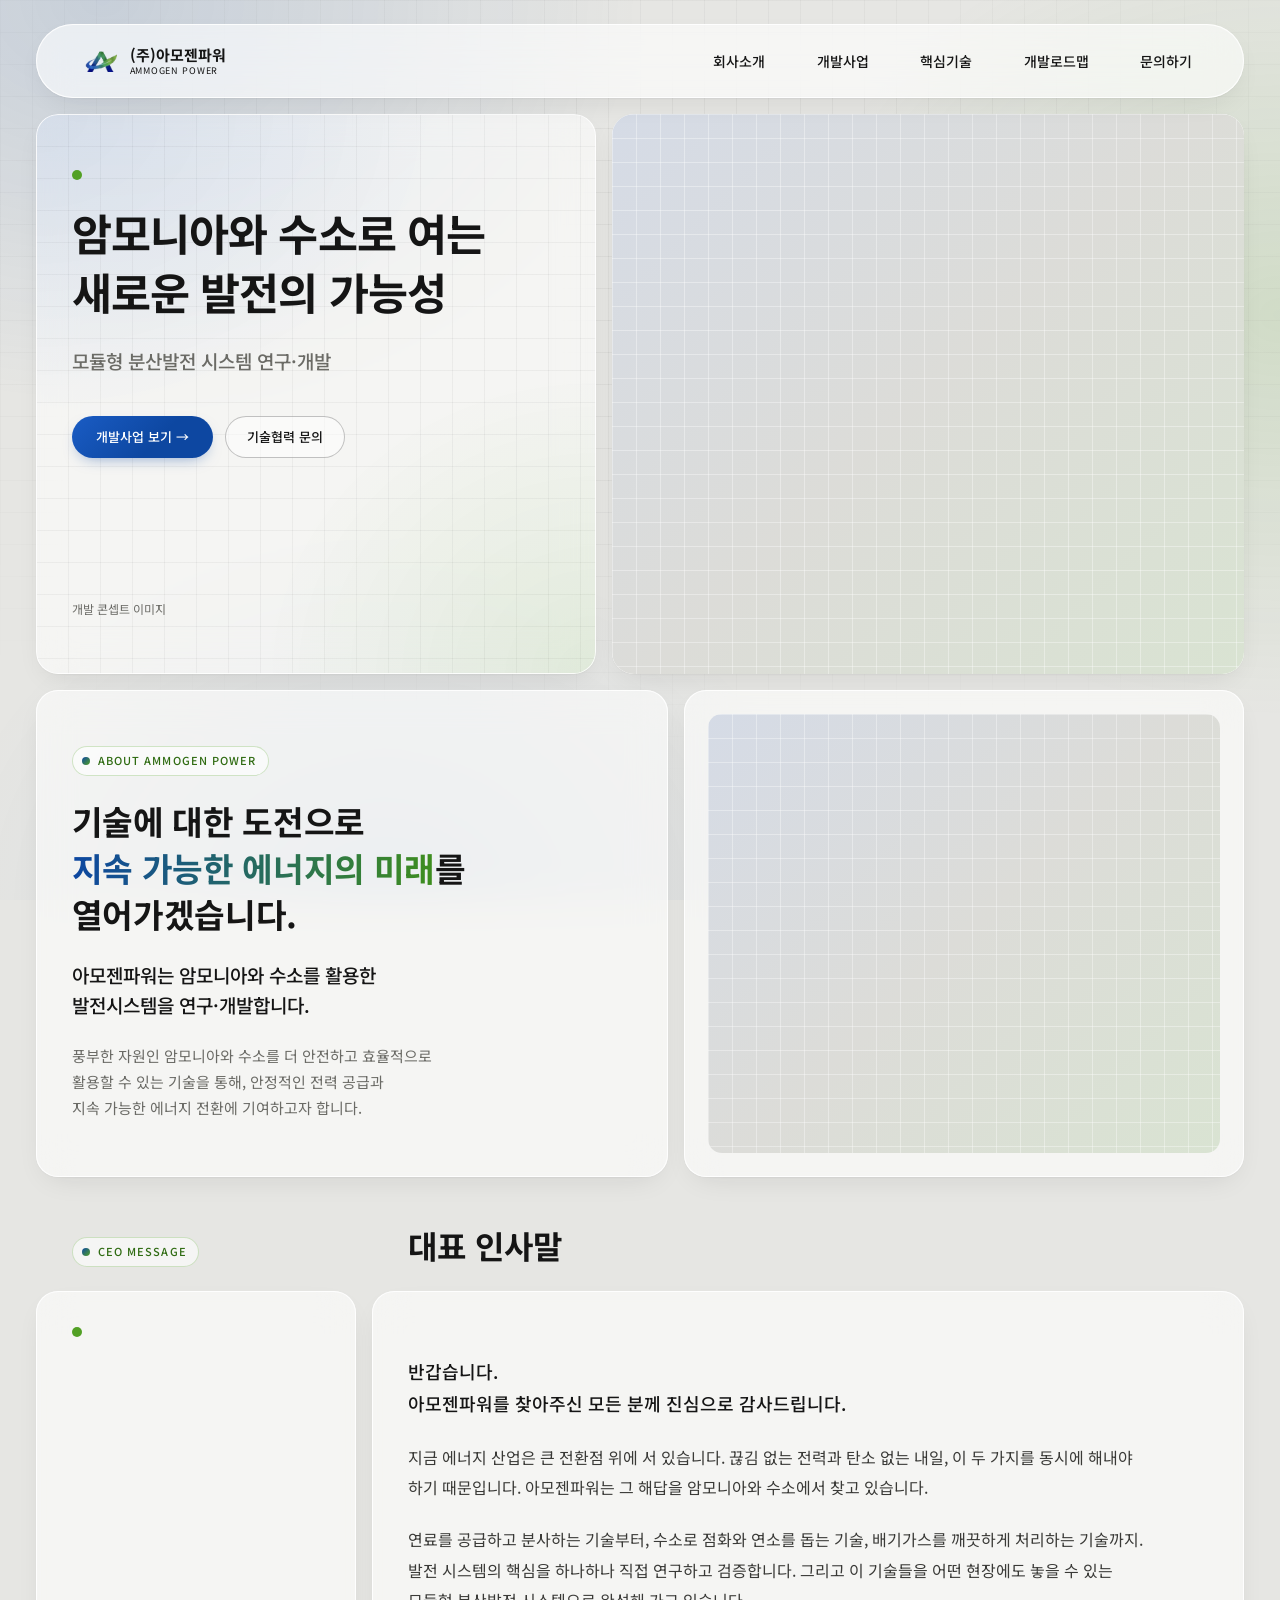
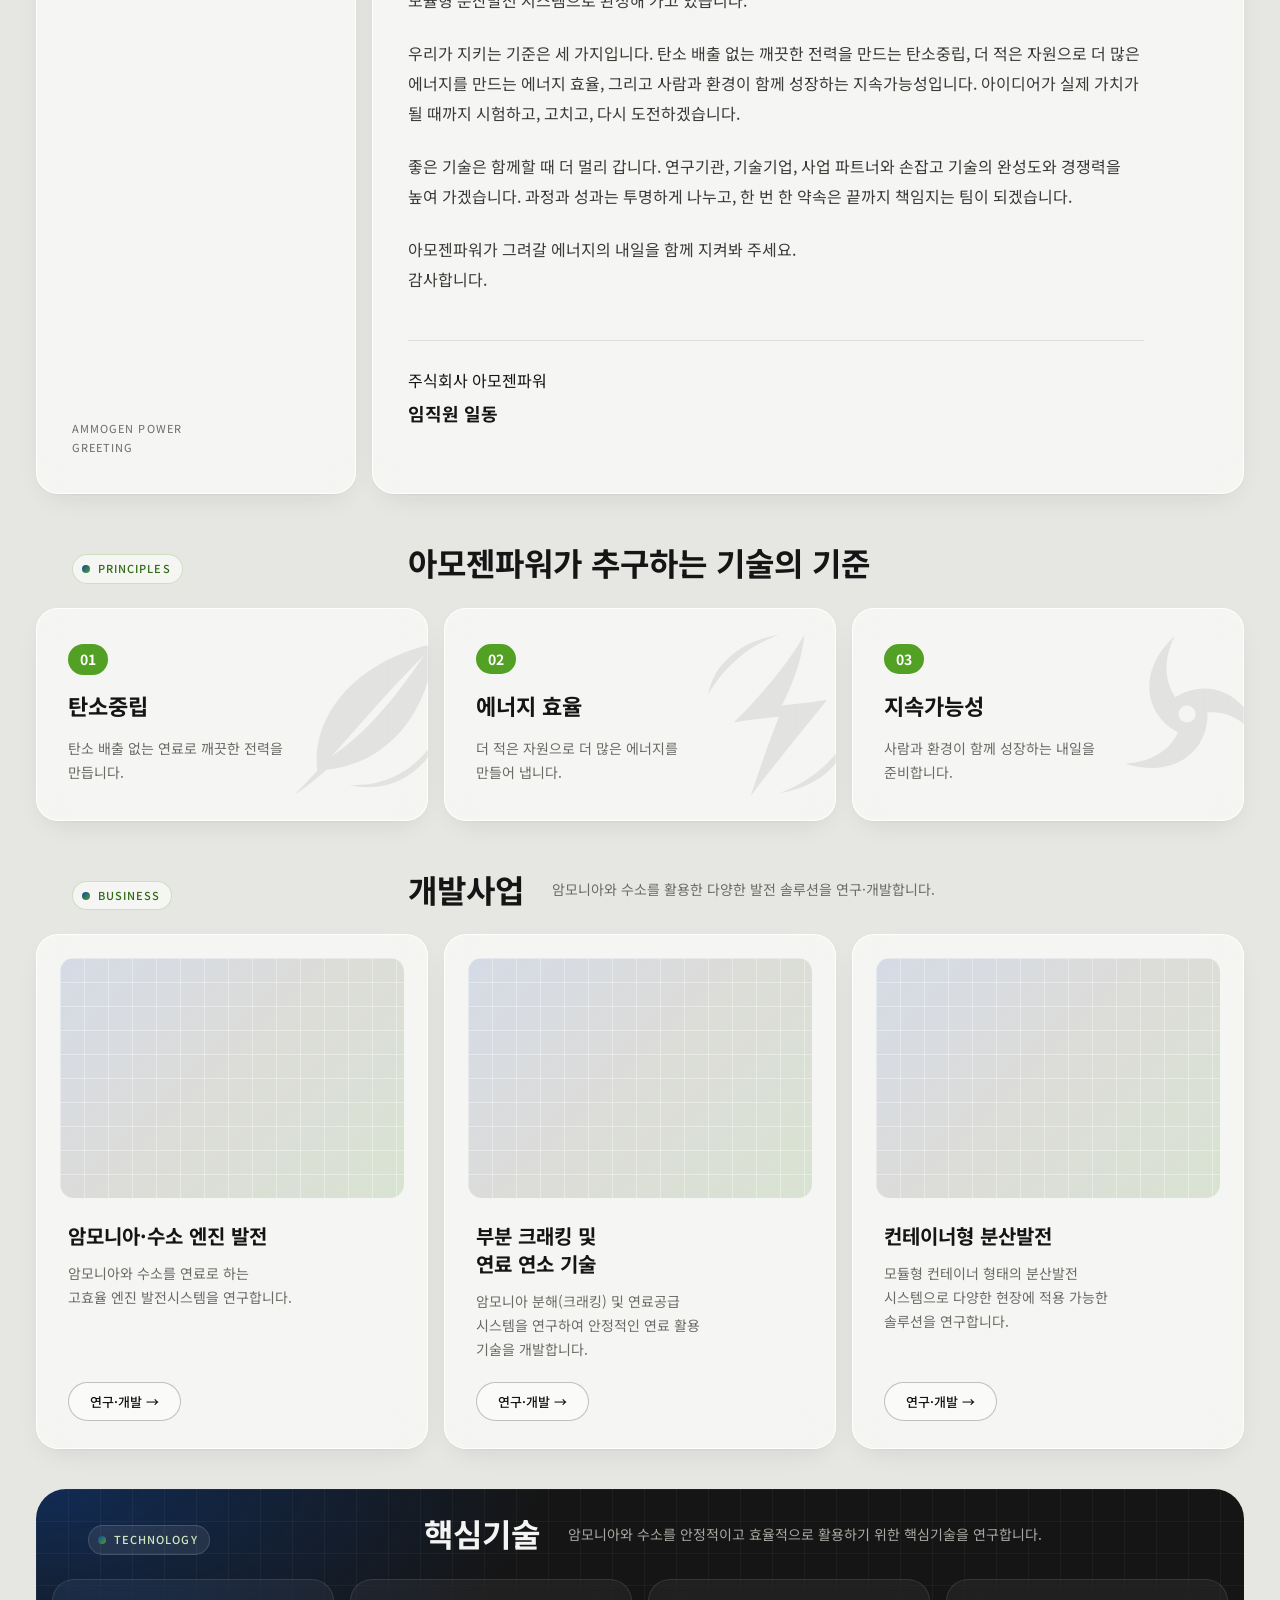
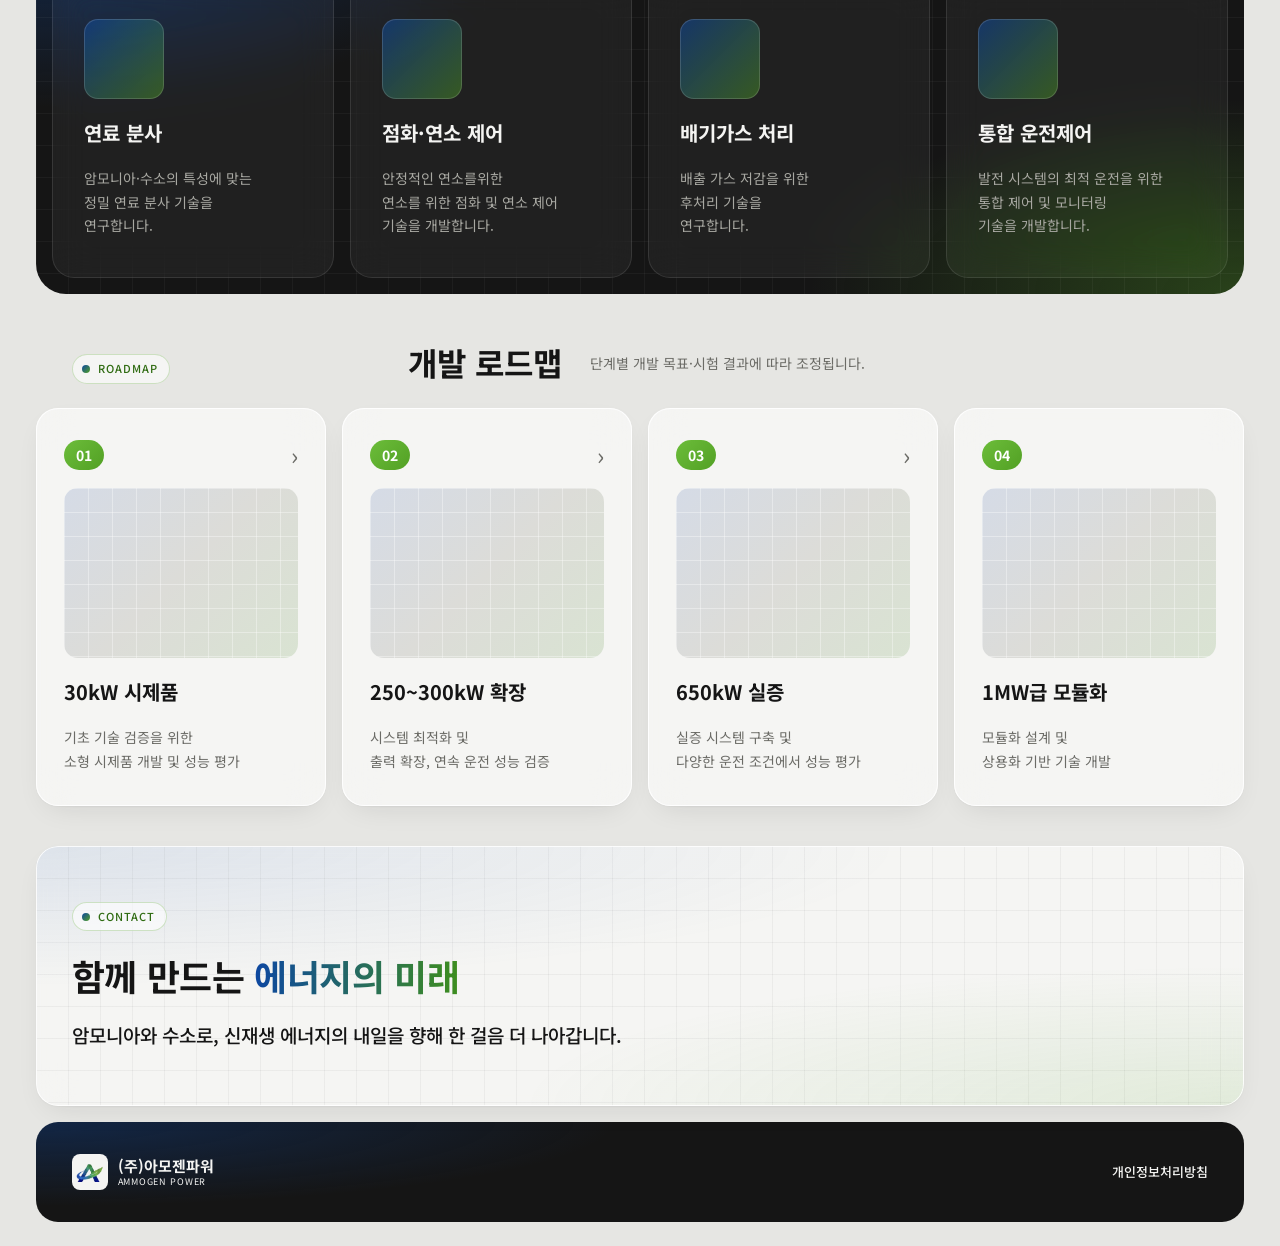
==== commit e9359d25: "기술의 기준 아이콘을 유려한 곡선 실루엣으로 다시 그리기 Co-Authored-By: Claude Opus 5.5 <noreply@anthropic.com> Claude-Sessi" ====
--- a/index.html
+++ b/index.html
@@ -12,7 +12,7 @@
   <link rel="preconnect" href="https://fonts.googleapis.com">
   <link rel="preconnect" href="https://fonts.gstatic.com" crossorigin>
   <link rel="stylesheet" href="https://fonts.googleapis.com/css2?family=Noto+Sans+KR:wght@400;500;700&display=swap">
-  <link rel="stylesheet" href="assets/styles.css?v=13">
+  <link rel="stylesheet" href="assets/styles.css?v=14">
 </head>
 <body>
 <div class="page">
@@ -106,17 +106,17 @@
         </div>
         <ol class="row row--principles">
           <li class="cell cell--fill principle">
-            <div class="principle__head"><span class="step__num">01</span><span class="principle__icon" aria-hidden="true"><svg viewBox="0 0 120 120" width="170" height="170"><polygon points="26.0,92.0 20.0,62.0 32.0,40.0 58.0,22.0 104.0,6.0" fill="currentColor"/><polygon points="108.0,10.0 100.0,40.0 92.0,52.0 84.0,52.0 82.0,62.0 64.0,84.0 30.0,96.0" fill="currentColor"/><polygon points="46.0,64.0 58.0,52.0 62.0,58.0" fill="currentColor" opacity=".0"/><polygon points="27.0,97.0 31.0,101.0 14.0,114.0 10.0,110.0" fill="currentColor"/><path d="M 12 46 A 50 50 0 0 1 46 12" fill="none" stroke="currentColor" stroke-width="1.6"/><path d="M 108 74 A 50 50 0 0 1 74 108" fill="none" stroke="currentColor" stroke-width="1.6"/><line x1="6" y1="52" x2="13" y2="54" fill="none" stroke="currentColor" stroke-width="1.6"/><line x1="52" y1="6" x2="54" y2="13" fill="none" stroke="currentColor" stroke-width="1.6"/><polygon points="104.0,94.0 108.0,98.0 104.0,102.0 100.0,98.0" fill="currentColor"/><polygon points="16.0,22.0 19.0,25.0 16.0,28.0 13.0,25.0" fill="currentColor"/></svg></span></div>
+            <div class="principle__head"><span class="step__num">01</span><span class="principle__icon" aria-hidden="true"><svg viewBox="0 0 120 120" width="170" height="170"><path fill-rule="evenodd" fill="currentColor" d="M22 100 C18 60 50 22 106 10 C100 62 70 98 22 100 Z M32 90 C52 68 72 44 98 18 C76 50 56 74 32 90 Z"/><path fill="currentColor" d="M25 97 C18 104 13 110 6 117 C14 112 21 106 28 100 Z"/><path fill="currentColor" d="M44 110 C74 112 98 96 112 66 C104 98 76 118 44 110 Z"/></svg></span></div>
             <h4>탄소중립</h4>
             <p>탄소 배출 없는 연료로 깨끗한 전력을 만듭니다.</p>
           </li>
           <li class="cell cell--fill principle">
-            <div class="principle__head"><span class="step__num">02</span><span class="principle__icon" aria-hidden="true"><svg viewBox="0 0 120 120" width="170" height="170"><polygon points="76.0,4.0 24.0,68.0 52.0,68.0 66.0,40.0" fill="currentColor"/><polygon points="70.0,50.0 98.0,50.0 44.0,116.0 56.0,78.0" fill="currentColor"/><line x1="6" y1="78" x2="30" y2="78" fill="none" stroke="currentColor" stroke-width="1.6"/><line x1="12" y1="86" x2="40" y2="86" fill="none" stroke="currentColor" stroke-width="1.6"/><line x1="20" y1="94" x2="34" y2="94" fill="none" stroke="currentColor" stroke-width="1.6"/><line x1="88" y1="30" x2="112" y2="30" fill="none" stroke="currentColor" stroke-width="1.6"/><line x1="96" y1="22" x2="114" y2="22" fill="none" stroke="currentColor" stroke-width="1.6"/><path d="M 10 30 L 10 10 L 30 10" fill="none" stroke="currentColor" stroke-width="1.6"/><path d="M 110 90 L 110 110 L 90 110" fill="none" stroke="currentColor" stroke-width="1.6"/><polygon points="100.0,62.0 104.0,66.0 100.0,70.0 96.0,66.0" fill="currentColor"/></svg></span></div>
+            <div class="principle__head"><span class="step__num">02</span><span class="principle__icon" aria-hidden="true"><svg viewBox="0 0 120 120" width="170" height="170"><path fill="currentColor" d="M78 4 C64 28 46 48 28 66 C40 64 50 63 60 62 C52 82 46 100 40 118 C58 94 78 70 94 50 C82 52 72 53 62 54 C70 38 76 22 78 4 Z"/><path fill="currentColor" d="M10 46 C14 24 34 8 60 4 C38 12 22 26 10 46 Z"/><path fill="currentColor" d="M110 74 C106 96 86 112 60 116 C82 108 98 94 110 74 Z"/></svg></span></div>
             <h4>에너지 효율</h4>
             <p>더 적은 자원으로 더 많은 에너지를 만들어 냅니다.</p>
           </li>
           <li class="cell cell--fill principle">
-            <div class="principle__head"><span class="step__num">03</span><span class="principle__icon" aria-hidden="true"><svg viewBox="0 0 120 120" width="170" height="170"><polygon points="66.7,12.5 89.6,22.2 104.5,42.0 108.0,61.7 116.0,62.0 96.5,76.3 84.0,60.8 92.0,61.1 88.3,45.0 77.0,32.9 72.0,30.3" fill="currentColor"/><polygon points="97.8,89.6 78.0,104.5 53.3,107.5 34.6,100.7 30.3,107.5 27.6,83.5 47.3,80.4 43.0,87.1 58.9,92.0 75.0,88.3 79.7,85.2" fill="currentColor"/><polygon points="15.5,78.0 12.5,53.3 22.2,30.4 37.5,17.6 33.7,10.6 55.8,20.2 48.7,38.8 45.0,31.7 32.9,43.0 28.0,58.9 28.3,64.5" fill="currentColor"/><circle cx="60" cy="60" r="18" fill="none" stroke="currentColor" stroke-width="1.6" stroke-dasharray="4 5"/><polygon points="60.0,51.0 69.0,60.0 60.0,69.0 51.0,60.0" fill="currentColor"/></svg></span></div>
+            <div class="principle__head"><span class="step__num">03</span><span class="principle__icon" aria-hidden="true"><svg viewBox="0 0 120 120" width="170" height="170"><g transform="rotate(0 60 60)"><path fill="currentColor" d="M52 48 C74 34 104 44 112 80 C100 62 84 56 68 60 C64 54 58 50 52 48 Z"/></g><g transform="rotate(120 60 60)"><path fill="currentColor" d="M52 48 C74 34 104 44 112 80 C100 62 84 56 68 60 C64 54 58 50 52 48 Z"/></g><g transform="rotate(240 60 60)"><path fill="currentColor" d="M52 48 C74 34 104 44 112 80 C100 62 84 56 68 60 C64 54 58 50 52 48 Z"/></g><path fill-rule="evenodd" fill="currentColor" d="M60 46 A14 14 0 1 1 59.9 46 Z M60 54 A6 6 0 1 0 60.1 54 Z"/></svg></span></div>
             <h4>지속가능성</h4>
             <p>사람과 환경이 함께 성장하는 내일을 준비합니다.</p>
           </li>
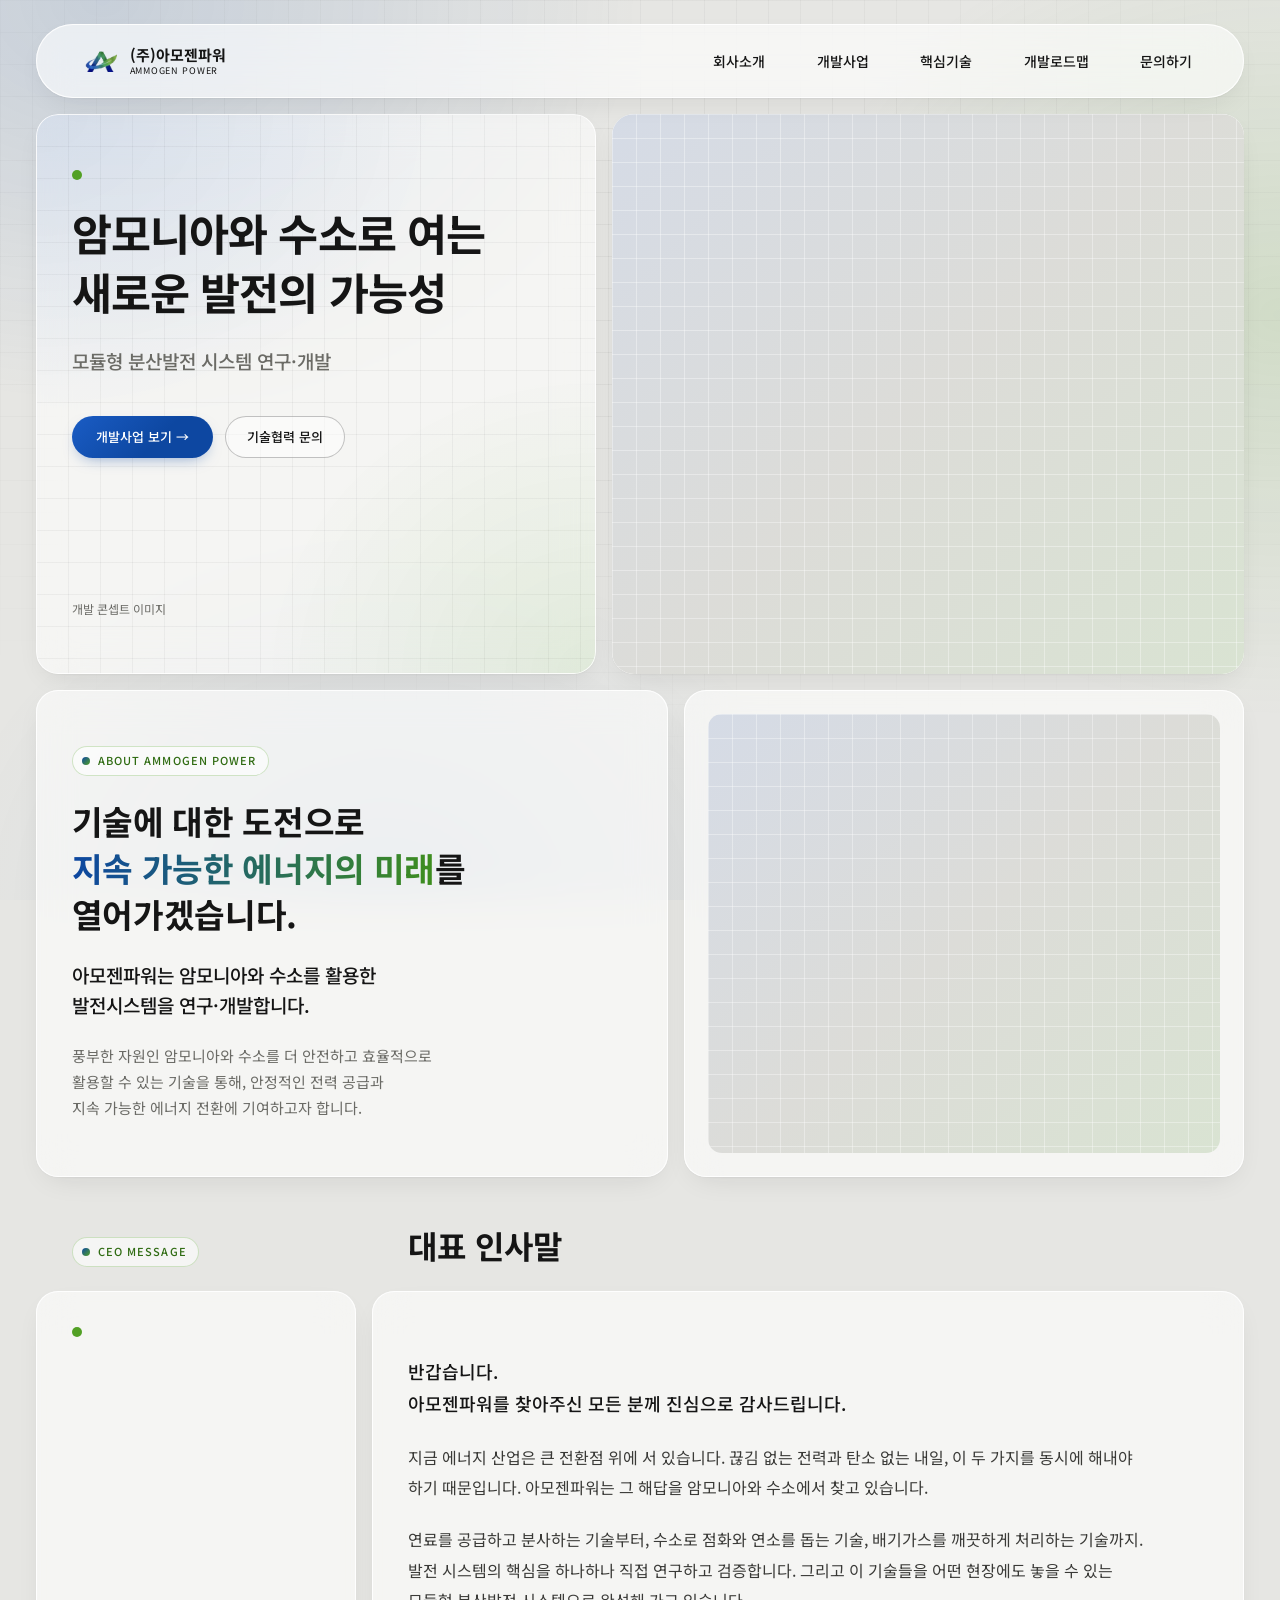
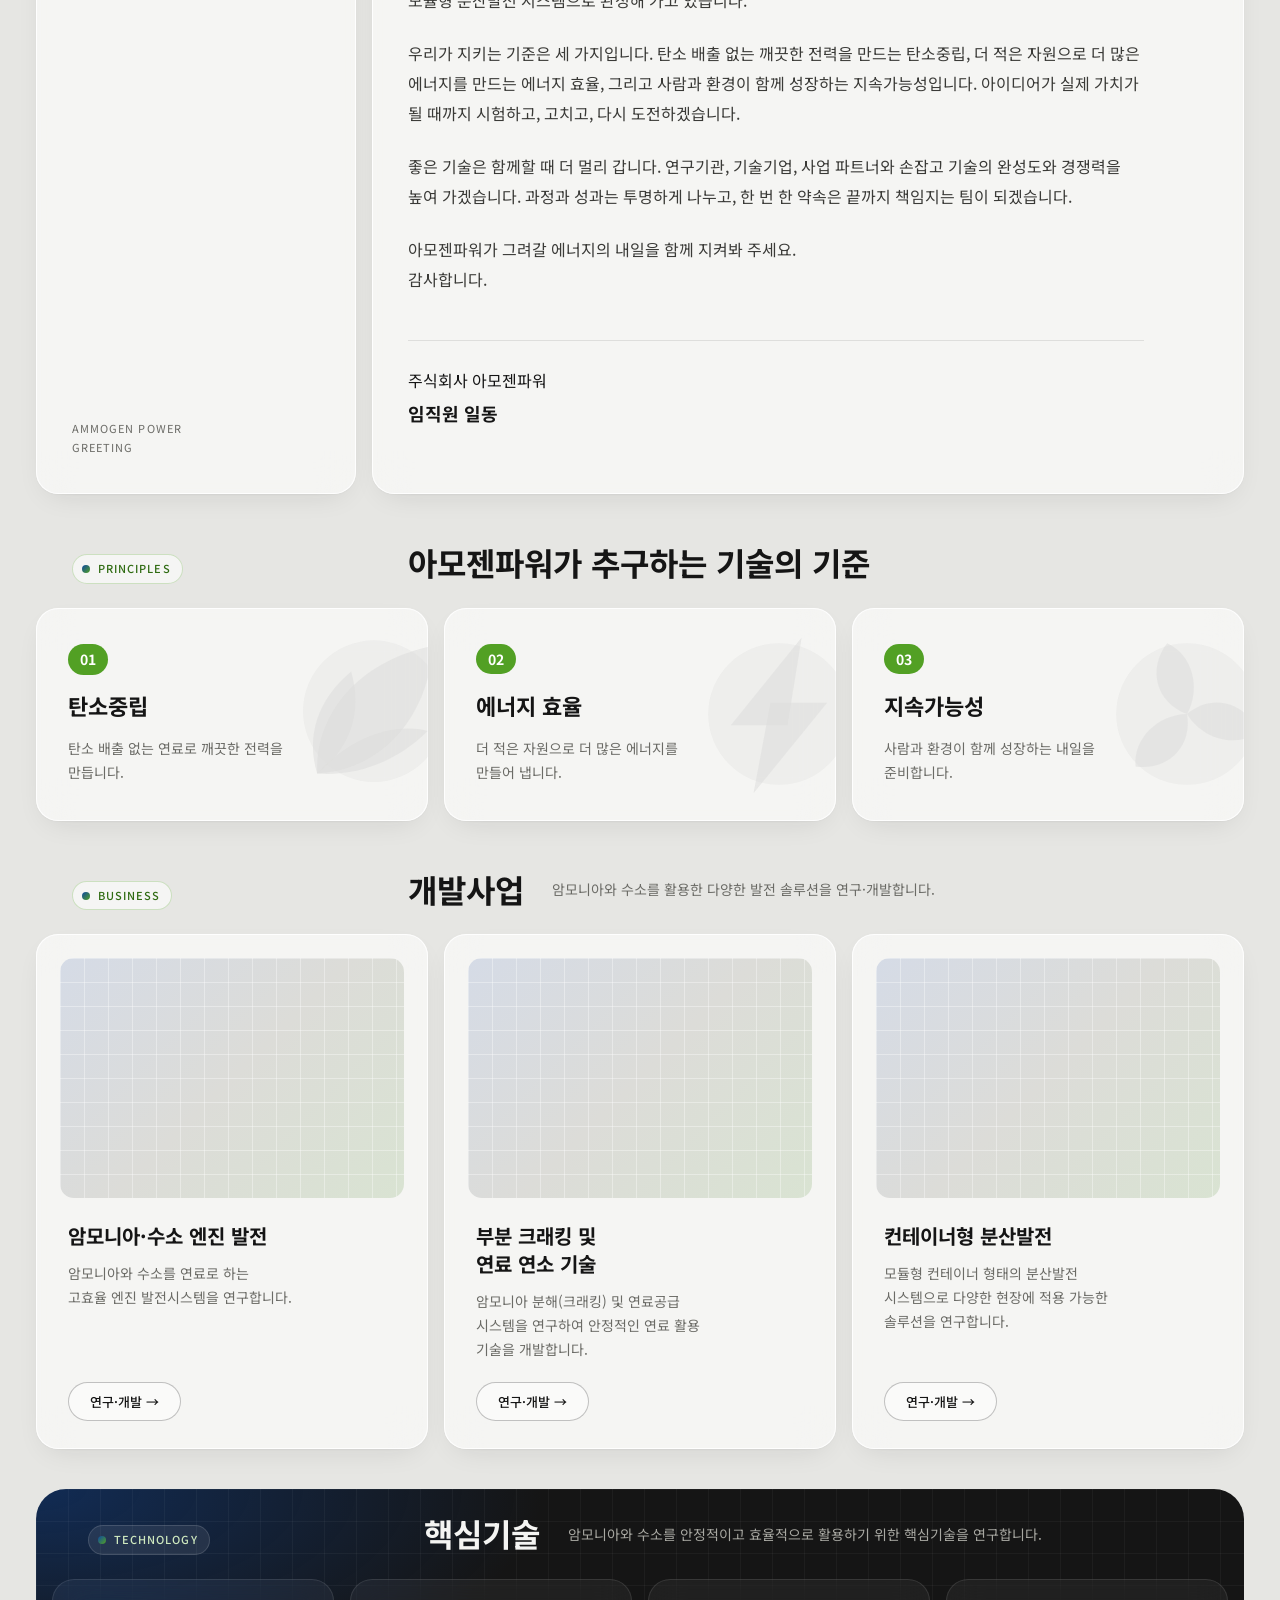
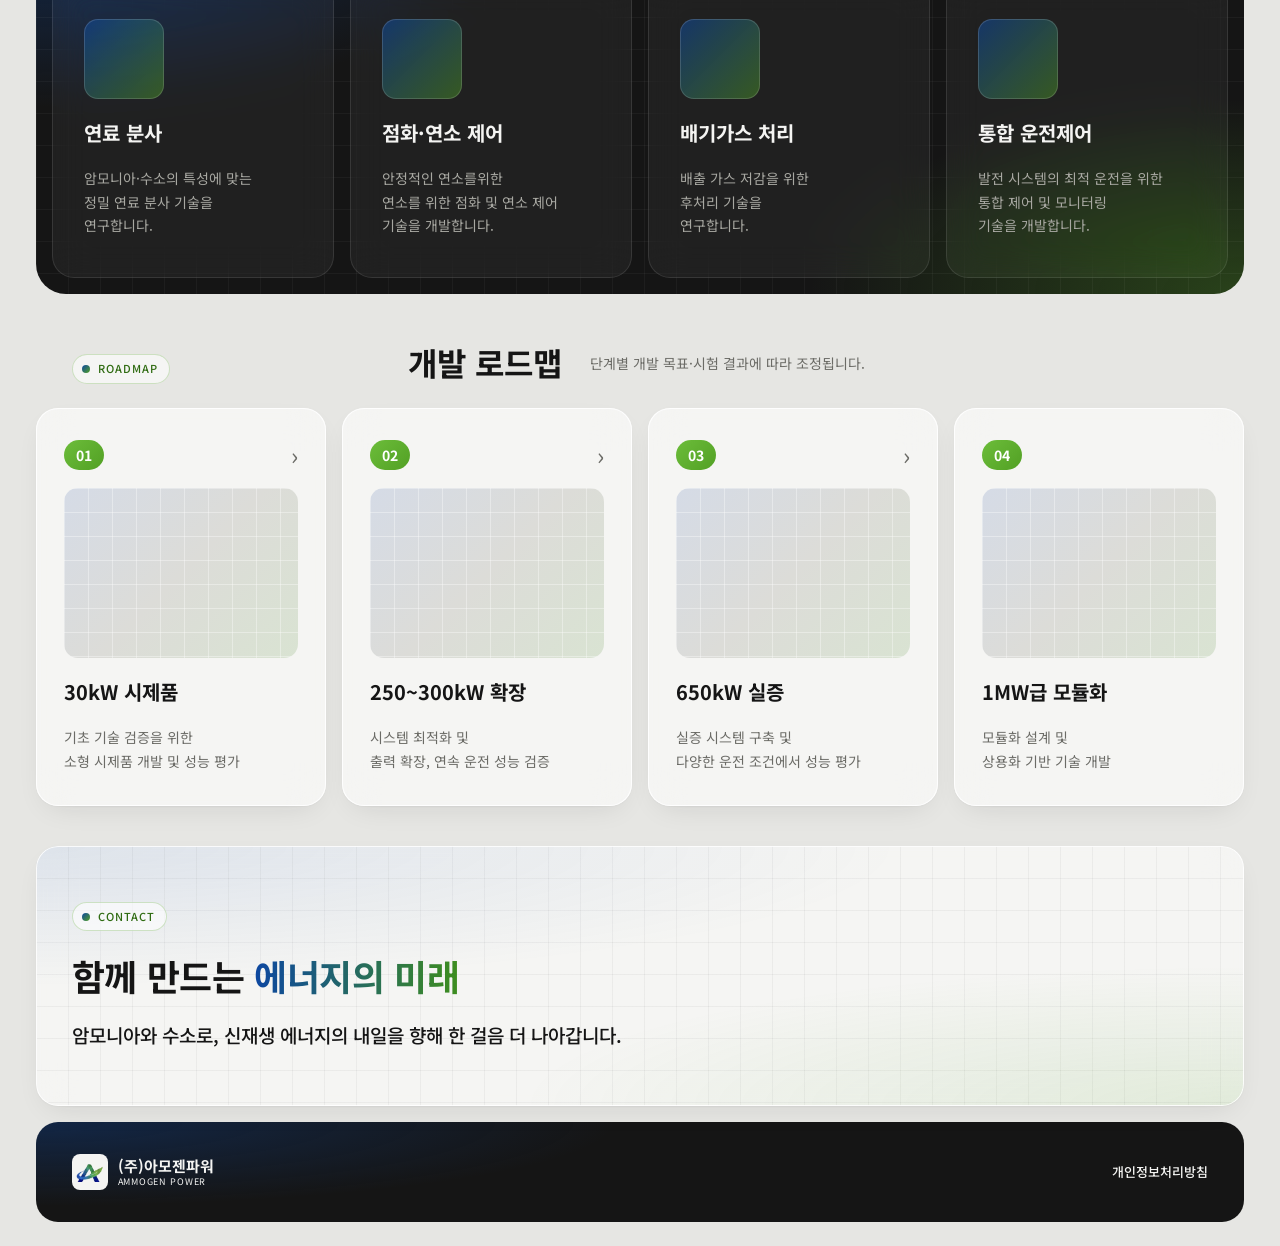
==== commit f3e2edb2: "기술의 기준 아이콘을 겹친 반투명 면 스타일로 다시 그리기 Co-Authored-By: Claude Opus 5.5 <noreply@anthropic.com> Claude-Sess" ====
--- a/index.html
+++ b/index.html
@@ -12,7 +12,7 @@
   <link rel="preconnect" href="https://fonts.googleapis.com">
   <link rel="preconnect" href="https://fonts.gstatic.com" crossorigin>
   <link rel="stylesheet" href="https://fonts.googleapis.com/css2?family=Noto+Sans+KR:wght@400;500;700&display=swap">
-  <link rel="stylesheet" href="assets/styles.css?v=14">
+  <link rel="stylesheet" href="assets/styles.css?v=15">
 </head>
 <body>
 <div class="page">
@@ -106,17 +106,17 @@
         </div>
         <ol class="row row--principles">
           <li class="cell cell--fill principle">
-            <div class="principle__head"><span class="step__num">01</span><span class="principle__icon" aria-hidden="true"><svg viewBox="0 0 120 120" width="170" height="170"><path fill-rule="evenodd" fill="currentColor" d="M22 100 C18 60 50 22 106 10 C100 62 70 98 22 100 Z M32 90 C52 68 72 44 98 18 C76 50 56 74 32 90 Z"/><path fill="currentColor" d="M25 97 C18 104 13 110 6 117 C14 112 21 106 28 100 Z"/><path fill="currentColor" d="M44 110 C74 112 98 96 112 66 C104 98 76 118 44 110 Z"/></svg></span></div>
+            <div class="principle__head"><span class="step__num">01</span><span class="principle__icon" aria-hidden="true"><svg viewBox="0 0 120 120" width="170" height="170"><path fill="currentColor" fill-opacity=".55" d="M22 102 C20 60 52 22 104 12 C100 64 66 100 22 102 Z"/><path fill="currentColor" fill-opacity=".55" d="M22 102 C14 76 22 50 46 30 C54 58 46 84 22 102 Z"/><path fill="currentColor" fill-opacity=".55" d="M22 102 C46 104 76 96 100 72 C76 66 46 76 22 102 Z"/><circle fill="currentColor" fill-opacity=".3" cx="62" cy="58" r="50"/></svg></span></div>
             <h4>탄소중립</h4>
             <p>탄소 배출 없는 연료로 깨끗한 전력을 만듭니다.</p>
           </li>
           <li class="cell cell--fill principle">
-            <div class="principle__head"><span class="step__num">02</span><span class="principle__icon" aria-hidden="true"><svg viewBox="0 0 120 120" width="170" height="170"><path fill="currentColor" d="M78 4 C64 28 46 48 28 66 C40 64 50 63 60 62 C52 82 46 100 40 118 C58 94 78 70 94 50 C82 52 72 53 62 54 C70 38 76 22 78 4 Z"/><path fill="currentColor" d="M10 46 C14 24 34 8 60 4 C38 12 22 26 10 46 Z"/><path fill="currentColor" d="M110 74 C106 96 86 112 60 116 C82 108 98 94 110 74 Z"/></svg></span></div>
+            <div class="principle__head"><span class="step__num">02</span><span class="principle__icon" aria-hidden="true"><svg viewBox="0 0 120 120" width="170" height="170"><path fill="currentColor" fill-opacity=".55" d="M76 6 L26 68 L66 68 Z"/><path fill="currentColor" fill-opacity=".55" d="M54 52 L94 52 L42 116 Z"/><circle fill="currentColor" fill-opacity=".3" cx="60" cy="60" r="50"/></svg></span></div>
             <h4>에너지 효율</h4>
             <p>더 적은 자원으로 더 많은 에너지를 만들어 냅니다.</p>
           </li>
           <li class="cell cell--fill principle">
-            <div class="principle__head"><span class="step__num">03</span><span class="principle__icon" aria-hidden="true"><svg viewBox="0 0 120 120" width="170" height="170"><g transform="rotate(0 60 60)"><path fill="currentColor" d="M52 48 C74 34 104 44 112 80 C100 62 84 56 68 60 C64 54 58 50 52 48 Z"/></g><g transform="rotate(120 60 60)"><path fill="currentColor" d="M52 48 C74 34 104 44 112 80 C100 62 84 56 68 60 C64 54 58 50 52 48 Z"/></g><g transform="rotate(240 60 60)"><path fill="currentColor" d="M52 48 C74 34 104 44 112 80 C100 62 84 56 68 60 C64 54 58 50 52 48 Z"/></g><path fill-rule="evenodd" fill="currentColor" d="M60 46 A14 14 0 1 1 59.9 46 Z M60 54 A6 6 0 1 0 60.1 54 Z"/></svg></span></div>
+            <div class="principle__head"><span class="step__num">03</span><span class="principle__icon" aria-hidden="true"><svg viewBox="0 0 120 120" width="170" height="170"><path fill="currentColor" fill-opacity=".55" transform="rotate(0 60 60)" d="M60 60 C38 52 32 28 46 10 C64 18 70 42 60 60 Z"/><path fill="currentColor" fill-opacity=".55" transform="rotate(120 60 60)" d="M60 60 C38 52 32 28 46 10 C64 18 70 42 60 60 Z"/><path fill="currentColor" fill-opacity=".55" transform="rotate(240 60 60)" d="M60 60 C38 52 32 28 46 10 C64 18 70 42 60 60 Z"/><circle fill="currentColor" fill-opacity=".3" cx="60" cy="60" r="50"/></svg></span></div>
             <h4>지속가능성</h4>
             <p>사람과 환경이 함께 성장하는 내일을 준비합니다.</p>
           </li>
--- a/assets/styles.css
+++ b/assets/styles.css
@@ -456,7 +456,7 @@
   position: absolute; z-index: 0; pointer-events: none;
   right: -28px; top: 50%; transform: translateY(-50%);
   width: 170px; height: 170px;
-  color: #151515; opacity: .08;
+  color: #151515; opacity: .1;
 }
 .principle__icon svg { width: 100%; height: 100%; }
 .principle p { max-width: calc(100% - 90px); }
